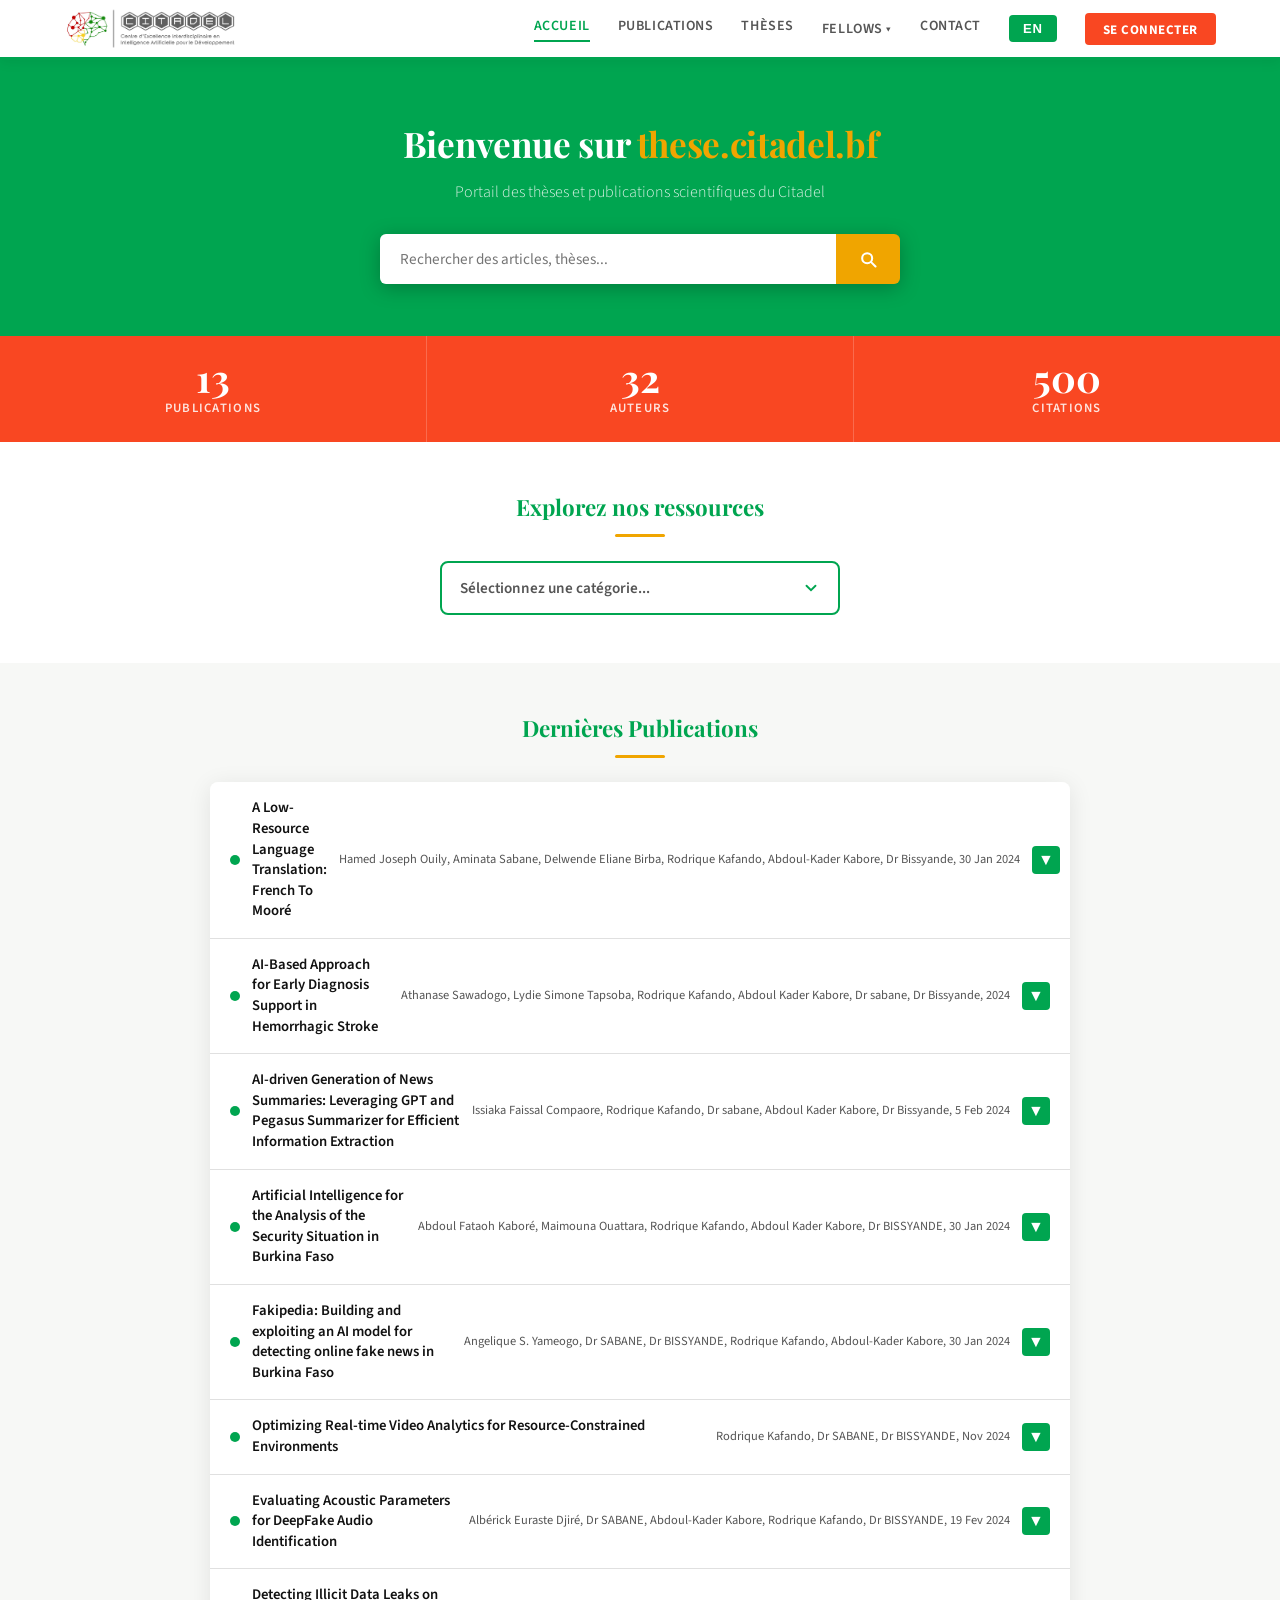
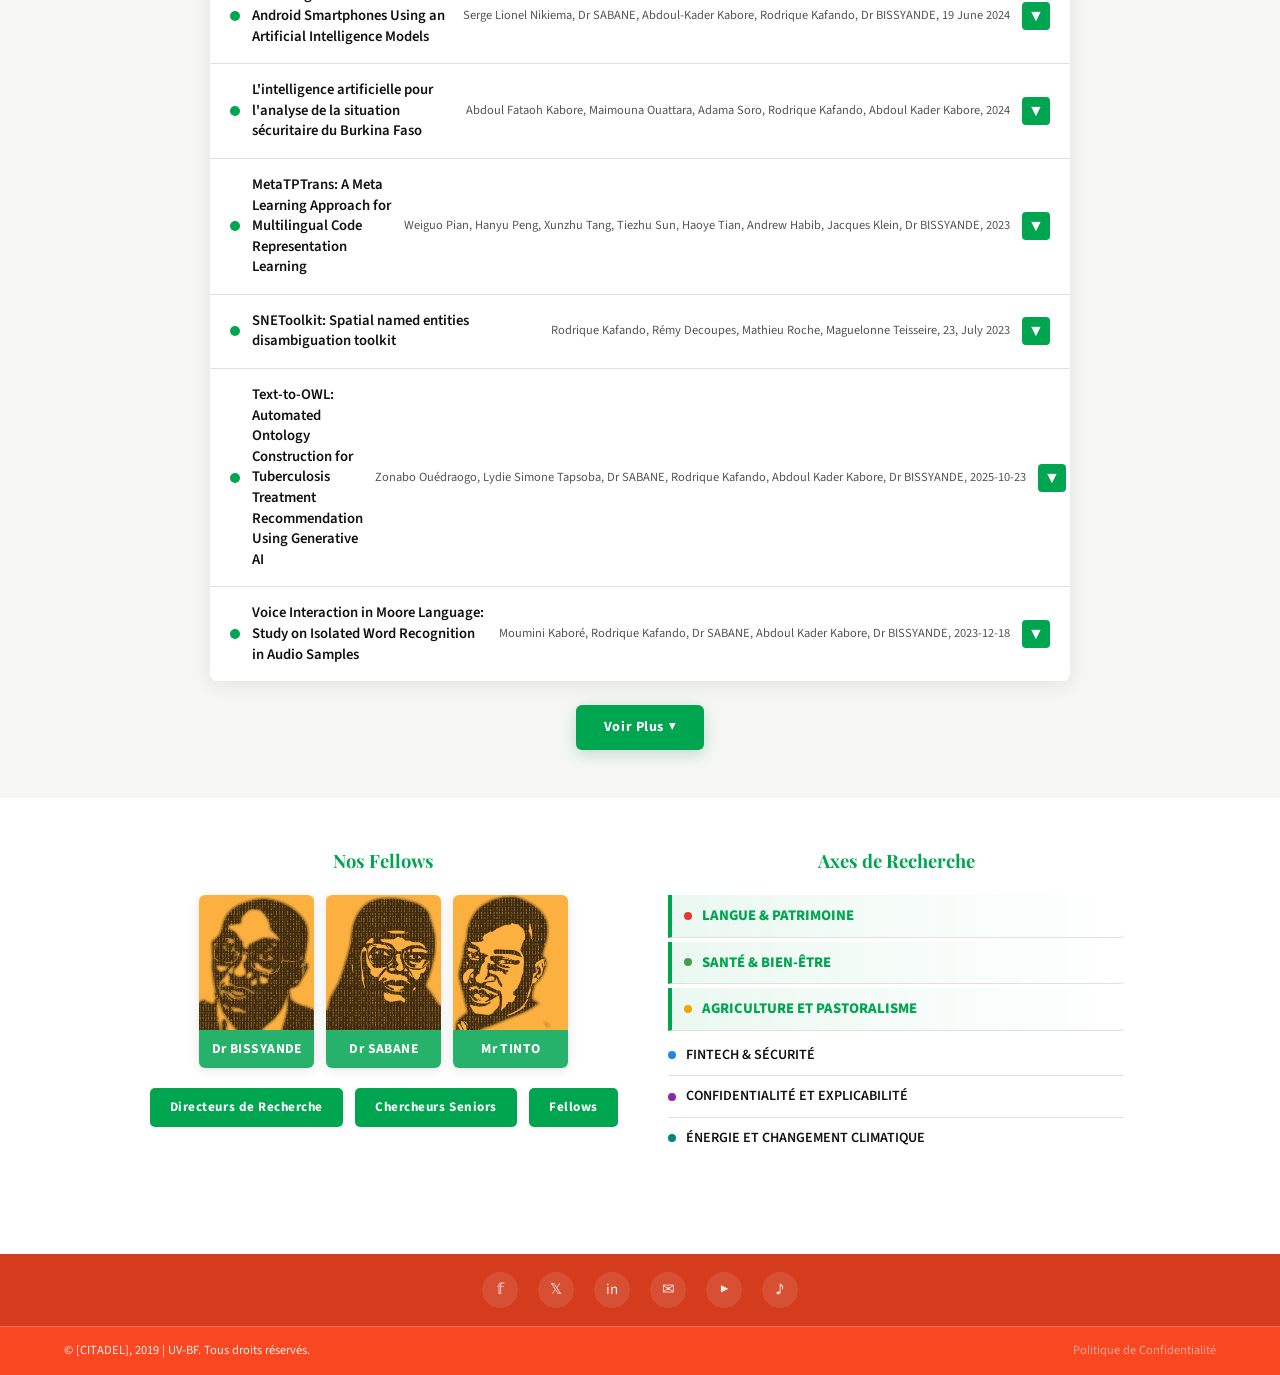
==== index.html @ a3fdad13 "fix icone profil navbar" ====
<!DOCTYPE html>
<html lang="fr">
<head>
  <meta charset="UTF-8" />
  <meta name="viewport" content="width=device-width, initial-scale=1.0" />
  <title>these.citadel.bf – Portail des thèses et publications scientifiques</title>
  <link rel="preconnect" href="https://fonts.googleapis.com" />
  <link rel="preconnect" href="https://fonts.gstatic.com" crossorigin />
  <link href="https://fonts.googleapis.com/css2?family=Playfair+Display:wght@600;700&family=Source+Sans+3:wght@300;400;600;700&display=swap" rel="stylesheet" />
  <link rel="stylesheet" href="https://cdnjs.cloudflare.com/ajax/libs/font-awesome/6.5.0/css/all.min.css" />
  <link rel="stylesheet" href="assets/css/style.css" />
  <script src="https://identity.netlify.com/v1/netlify-identity-widget.js"></script>
</head>
<body>

<header class="navbar">
  <div class="navbar-logo">
  <a href="index.html">
    <img src="assets/images/logo-citadel.png" alt="CITADEL" class="logo-img" />
  </a>
</div>
<button class="menu-toggle" aria-label="Menu" onclick="toggleMenu()">
    <span></span><span></span><span></span>
  </button>

  <nav id="mainNav">
    <a href="index.html" class="active">Accueil</a>
    <a href="pages/publications.html">Publications</a>
    <a href="pages/publications.html?type=Thèse">Thèses</a>
    <div class="nav-dropdown">
    <a href="#">Fellows ▾</a>
      <div class="nav-dropdown-menu">
        <a href="pages/fellows.html?role=senior"><i class="fa-solid fa-user-tie"></i> Chercheurs Seniors</a>
        <a href="pages/fellows.html?role=directeur"><i class="fa-solid fa-crown"></i> Directeurs de Recherche</a>
        <a href="pages/fellows.html?role=fellow"><i class="fa-solid fa-graduation-cap"></i> Fellows</a>
      </div>
    </div>
    <a href="pages/contact.html">Contact</a>
<div id="google_translate_element" style="display:none"></div>
<button id="langBtn" class="notranslate" onclick="toggleLang()" style="background:var(--green);color:white;border:none;padding:6px 14px;border-radius:4px;font-weight:700;font-size:.82rem;cursor:pointer;letter-spacing:.06em;">EN</button>
<a href="pages/soumettre.html" class="btn-connect" id="btnConnexion">
  SE CONNECTER
</a>
  </nav>
</header>


<section class="hero">
  <div class="hero-content">
<h1>Bienvenue sur <span>these.citadel.bf</span></h1>      
<p>Portail des thèses et publications scientifiques du Citadel</p>
    <div class="search-bar">
<input type="text" placeholder="Rechercher des articles, thèses..." />
      <button>
        <svg viewBox="0 0 24 24"><path d="M21 21l-4.35-4.35M17 11A6 6 0 1 1 5 11a6 6 0 0 1 12 0z" stroke="white" stroke-width="2.5" stroke-linecap="round" fill="none"/></svg>
      </button>
    </div>
  </div>
</section>

<!-- ══ STATS ══ -->
<div class="stats">
  <div class="stat-item">
    <span class="stat-num" data-target="120">0</span>
<span class="stat-label">Publications</span>
  </div>
  <div class="stat-item">
    <span class="stat-num" data-target="20">0</span>
<span class="stat-label">Auteurs</span>
  </div>
  <div class="stat-item">
    <span class="stat-num" data-target="500">0</span>
<span class="stat-label">Citations</span>
  </div>
</div>

<!-- ══ EXPLORE ══ -->
<section class="explore">
<h2 class="section-title">Explorez nos ressources</h2>
  <div class="custom-select-wrapper">
    <div class="custom-select" id="categorySelect">
      <div class="select-selected" onclick="toggleDropdown()">
<span id="selectLabel">Sélectionnez une catégorie...</span>
        <svg class="select-arrow" id="selectArrow" viewBox="0 0 24 24" fill="none" stroke="currentColor" stroke-width="2.5" stroke-linecap="round"><polyline points="6 9 12 15 18 9"/></svg>
      </div>
      <ul class="select-options" id="selectOptions">
        <li onclick="selectCategory(event, 'Articles')"> Articles</li>
        <li onclick="selectCategory(event, 'Thèses')"> Thèses</li>
        <li onclick="selectCategory(event, 'Mémoires')"> Mémoires</li>
        <li onclick="selectCategory(event, 'Rapports')"> Rapports</li>
        <li onclick="selectCategory(event, 'Posters')"> Posters</li>
      </ul>
    </div>
  </div>
</section>

<!-- ══ PUBLICATIONS ══ -->
<section class="publications">
<h2 class="section-title">Dernières Publications</h2>
  <div class="pub-list" id="pub-list">

    <!-- Les publications sont chargées dynamiquement depuis data/publications.json -->
    <!-- Fallback statique si le JSON n'est pas disponible -->

    <div class="pub-item">
      <div class="pub-header" onclick="togglePub(this)">
        <div class="pub-dot"></div>
        <span class="pub-title">Evaluating Acoustic Parameters for DeepFake Detection in Audio Signals</span>
        <span class="pub-meta">Abeeze Burpte Dire, 30 Jan 2024</span>
        <button class="pub-toggle">▼</button>
      </div>
      <div class="pub-body">
        <span class="pub-abstract-label">Abstract</span>
        <p class="pub-abstract-text">This study evaluates acoustic parameters for detecting deepfake audio signals, analyzing spectral and temporal features to distinguish authentic from synthetic speech. Results show high accuracy using MFCC and pitch variation metrics.</p>
        <a class="btn-pdf" href="#">📄 PDF</a>
      </div>
    </div>

    <div class="pub-item">
      <div class="pub-header" onclick="togglePub(this)">
        <div class="pub-dot"></div>
        <span class="pub-title">Text-to-OWL: Automated Ontology Construction from Natural Language Text</span>
        <span class="pub-meta">Zénabo Ouédraogo, 2023</span>
        <button class="pub-toggle">▼</button>
      </div>
      <div class="pub-body">
        <span class="pub-abstract-label">Abstract</span>
        <p class="pub-abstract-text">Presents an automated pipeline converting unstructured text into OWL ontologies using NLP and transformer-based models. Evaluated on domain-specific corpora with promising precision and recall scores.</p>
        <a class="btn-pdf" href="#">📄 PDF</a>
      </div>
    </div>

    <div class="pub-item">
      <div class="pub-header" onclick="togglePub(this)">
        <div class="pub-dot"></div>
        <span class="pub-title">Voice Interaction in Moore Language: A Speech Recognition Approach</span>
        <span class="pub-meta">Rodrigue KABANGO, December, 2023</span>
        <button class="pub-toggle">▼</button>
      </div>
      <div class="pub-body">
        <span class="pub-abstract-label">Abstract</span>
        <p class="pub-abstract-text">Proposes a speech recognition system adapted to the Moore language (spoken in Burkina Faso), addressing data scarcity with transfer learning and data augmentation techniques. Achieves competitive word error rates.</p>
        <a class="btn-pdf" href="#">📄 PDF</a>
      </div>
    </div>

    <div class="pub-item">
      <div class="pub-header" onclick="togglePub(this)">
        <div class="pub-dot"></div>
        <span class="pub-title">Detecting Illicit Data Leaks on Android Applications</span>
        <span class="pub-meta">Serge Lionel Nikiema, December, 2024</span>
        <button class="pub-toggle">▼</button>
      </div>
      <div class="pub-body">
        <span class="pub-abstract-label">Abstract</span>
        <p class="pub-abstract-text">Introduces a static and dynamic analysis framework for detecting unauthorized data exfiltration in Android apps, identifying sensitive API misuse and network leaks across a large app corpus.</p>
        <a class="btn-pdf" href="#">📄 PDF</a>
      </div>
    </div>

    <div class="pub-item" id="featured-pub">
      <div class="pub-header" onclick="togglePub(this)">
        <div class="pub-dot" style="background:var(--red)"></div>
        <span class="pub-title">AI-Based Approach for Early Diagnosis of Hemorrhagic Stroke</span>
        <span class="pub-meta">Serge Lionel Nikiema, December, 2022</span>
        <button class="pub-toggle" style="background:var(--red)">▼</button>
      </div>
      <div class="pub-body open">
        <span class="pub-abstract-label" style="background:var(--red)">Abstract</span>
        <p class="pub-abstract-text">A hemorrhagic stroke is a life-threatening medical condition that happens when a blood vessel in your brain ruptures and bleeds — it constitutes a burden on health services and the victim's family. The current definitive diagnosis of stroke is based on brain scanning and AI-assisted methods are explored to accelerate detection.</p>
        <a class="btn-pdf" href="#">📄 PDF</a>
      </div>
    </div>

  </div>
  <div class="btn-voir-plus">
    <a href="pages/publications.html">Voir Plus ▼</a>
  </div>
</section>

<!-- ══ CHERCHEURS + AXES ══ -->
<div style="background:var(--white); padding: 0 5% 48px;">
  <div class="bottom-section" style="padding-top:48px;">

    <div>
<p class="sub-title">Nos Fellows</p>
      <div class="chercheurs-grid">
        <div class="chercheur-card">
          <div class="chercheur-avatar">
            <img src="assets/images/chercheurs/bissyande.png" alt="Dr BISSYANDE" />
          </div>
          <span class="chercheur-name">Dr BISSYANDE</span>
        </div>
        <div class="chercheur-card">
          <div class="chercheur-avatar">
            <img src="assets/images/chercheurs/sabane.png" alt="Dr SABANE" />
          </div>
          <span class="chercheur-name">Dr SABANE</span>
        </div>
        <div class="chercheur-card">
          <div class="chercheur-avatar">
            <img src="assets/images/chercheurs/tinto.png" alt="Mr TINTO" />
          </div>
          <span class="chercheur-name">Mr TINTO</span>
        </div>
      </div>
      <div style="display:flex;gap:8px;justify-content:center;flex-wrap:wrap;">
      <a class="btn-all-chercheurs" href="pages/fellows.html?role=directeur">Directeurs de Recherche</a>
      <a class="btn-all-chercheurs" href="pages/fellows.html?role=senior">Chercheurs Seniors</a>
      <a class="btn-all-chercheurs" href="pages/fellows.html?role=fellow">Fellows</a>
    </div>
    </div>

    <div>
<p class="sub-title">Axes de Recherche</p>
      <div class="axes-list">
        <div class="axe-item priority"><span class="axe-dot" style="background:#e53935"></span>LANGUE &amp; PATRIMOINE</div>
        <div class="axe-item priority"><span class="axe-dot" style="background:#43a047"></span>SANTÉ &amp; BIEN-ÊTRE</div>
        <div class="axe-item priority"><span class="axe-dot" style="background:#f0a500"></span>AGRICULTURE ET PASTORALISME</div>
        <div class="axe-item"><span class="axe-dot" style="background:#1e88e5"></span>FINTECH &amp; SÉCURITÉ</div>
        <div class="axe-item"><span class="axe-dot" style="background:#8e24aa"></span>CONFIDENTIALITÉ ET EXPLICABILITÉ</div>
        <div class="axe-item"><span class="axe-dot" style="background:#00897b"></span>ÉNERGIE ET CHANGEMENT CLIMATIQUE</div>
      </div>
    </div>

  </div>
</div>

<!-- ══ FOOTER ══ -->
<footer>
  <div class="footer-social">
    <div class="social-link" title="Facebook">𝕗</div>
    <div class="social-link" title="X / Twitter">𝕏</div>
    <div class="social-link" title="LinkedIn">in</div>
    <div class="social-link" title="Email">✉</div>
    <div class="social-link" title="YouTube">▶</div>
    <div class="social-link" title="TikTok">♪</div>
  </div>
  <div class="footer-bottom">
<span>© [CITADEL], 2019 | UV-BF. Tous droits réservés.</span>
<a href="#">Politique de Confidentialité</a>
  </div>
</footer>
<script src="assets/js/main.js"></script>
<script>
function googleTranslateElementInit() {
  new google.translate.TranslateElement({
    pageLanguage: 'fr',
    includedLanguages: 'fr,en',
    autoDisplay: false
  }, 'google_translate_element');
}

function toggleLang() {
  var btn = document.getElementById('langBtn');
  var select = document.querySelector('.goog-te-combo');

  if (!select) return;

  if (btn.textContent === 'EN') {
    select.value = 'en';
    select.dispatchEvent(new Event('change'));
    btn.textContent = 'FR';
  } else {
    select.value = 'fr';
    select.dispatchEvent(new Event('change'));
    btn.textContent = 'EN';
  }
}
</script>
<script src="https://translate.google.com/translate_a/element.js?cb=googleTranslateElementInit"></script>
</script>
<script src="https://translate.google.com/translate_a/element.js?cb=googleTranslateElementInit"></script>
<script>
  // Rediriger vers soumettre.html après confirmation du compte Netlify
  if (window.location.hash && window.location.hash.includes('confirmation_token')) {
    window.location.href = '/pages/soumettre.html' + window.location.hash;
  }
</script>
<script>
  netlifyIdentity.on("init", user => {
    const btn = document.getElementById("btnConnexion");
    if (user) {
      btn.innerHTML = `<i class="fa-solid fa-circle-user" style="font-size:1.6rem;"></i>`;
      btn.style.background = "var(--green)";
      btn.style.padding = "5px 12px";
    }
  });
</script>
</body>
</html>
---- assets/css/style.css ----
/* ── Variables ── */
:root {
  --green:  #00A550;
  --green-light: #00c260;
  --red:    #F94722;
  --red-light: #ff6040;
  --gold:   #f0a500;
  --dark:   #111;
  --gray:   #555;
  --light:  #f7f8f6;
  --white:  #ffffff;
  --border: #e0e0e0;
  --shadow: 0 4px 24px rgba(0,0,0,.09);
  --radius: 8px;
}

/* ── Reset ── */
*, *::before, *::after { box-sizing: border-box; margin: 0; padding: 0; }
html { scroll-behavior: smooth; }
body {
  font-family: 'Source Sans 3', sans-serif;
  color: var(--dark);
  background: var(--light);
  font-size: 15px;
  line-height: 1.6;
}
a { text-decoration: none; color: inherit; }
ul { list-style: none; }
img { max-width: 100%; display: block; }

/* ── Navbar ── */
.navbar {
  background: var(--white);
  border-bottom: 3px solid var(--green);
  padding: 0 5%;
  display: flex;
  align-items: center;
  justify-content: space-between;
  height: 60px;
  position: sticky;
  top: 0;
  z-index: 100;
  box-shadow: 0 2px 12px rgba(0,0,0,.07);
}
.navbar-logo {
  display: flex;
  align-items: center;
  gap: 10px;
}
.logo-img {
  height: 42px;
  width: auto;
  object-fit: contain;
}
.navbar-logo .logo-text {
  font-family: 'Playfair Display', serif;
  font-size: 1.1rem;
  color: var(--green);
  font-weight: 700;
}
.navbar nav {
  display: flex;
  align-items: center;
  gap: 28px;
}
.navbar nav a {
  font-weight: 600;
  font-size: .88rem;
  letter-spacing: .04em;
  text-transform: uppercase;
  color: var(--gray);
  transition: color .2s;
  position: relative;
  padding-bottom: 4px;
}
.navbar nav a::after {
  content: '';
  position: absolute;
  bottom: 0; left: 0;
  width: 0; height: 2px;
  background: var(--green);
  transition: width .25s;
}
.navbar nav a:hover, .navbar nav a.active { color: var(--green); }
.navbar nav a:hover::after, .navbar nav a.active::after { width: 100%; }
.btn-connect {
  background: var(--red);
  color: var(--white) !important;
  padding: 7px 18px;
  border-radius: 4px;
  font-weight: 700 !important;
  font-size: .82rem !important;
  letter-spacing: .06em;
  transition: background .2s !important;
}
.btn-connect:hover { background: var(--red-light) !important; }
.btn-connect::after { display: none !important; }

/* ── Hero ── */
.hero {
  background: #00A550;
  color: var(--white);
  text-align: center;
  padding: 56px 20px 52px;
  position: relative;
  overflow: hidden;
}
.hero-content { position: relative; z-index: 1; }
.hero h1 {
  font-family: 'Playfair Display', serif;
  font-size: 2.2rem;
  font-weight: 700;
  margin-bottom: 8px;
  letter-spacing: -.01em;
}
.hero h1 span { color: var(--gold); }
.hero p {
  font-size: 1rem;
  opacity: .85;
  margin-bottom: 28px;
  font-weight: 300;
}
.search-bar {
  display: flex;
  max-width: 520px;
  margin: 0 auto;
  border-radius: 6px;
  overflow: hidden;
  box-shadow: 0 4px 20px rgba(0,0,0,.25);
}
.search-bar input {
  flex: 1;
  padding: 14px 20px;
  border: none;
  outline: none;
  font-family: 'Source Sans 3', sans-serif;
  font-size: .95rem;
  color: var(--dark);
}
.search-bar button {
  background: var(--gold);
  border: none;
  padding: 0 22px;
  cursor: pointer;
  display: flex;
  align-items: center;
  justify-content: center;
  transition: background .2s;
}
.search-bar button:hover { background: #e09400; }
.search-bar button svg { width: 20px; height: 20px; fill: white; }

/* ── Stats Banner ── */
.stats {
  display: flex;
  background: var(--red);
  color: var(--white);
}
.stat-item {
  flex: 1;
  text-align: center;
  padding: 22px 16px;
  border-right: 1px solid rgba(255,255,255,.2);
  transition: background .2s;
}
.stat-item:last-child { border-right: none; }
.stat-item:hover { background: rgba(0,0,0,.1); }
.stat-num {
  font-family: 'Playfair Display', serif;
  font-size: 2.4rem;
  font-weight: 700;
  line-height: 1;
  display: block;
}
.stat-label {
  font-size: .8rem;
  font-weight: 600;
  letter-spacing: .1em;
  text-transform: uppercase;
  opacity: .85;
  margin-top: 4px;
}

/* ── Section titles ── */
.section-title {
  font-family: 'Playfair Display', serif;
  font-size: 1.4rem;
  color: var(--green);
  text-align: center;
  margin-bottom: 24px;
  position: relative;
}
.section-title::after {
  content: '';
  display: block;
  width: 50px;
  height: 3px;
  background: var(--gold);
  margin: 8px auto 0;
  border-radius: 2px;
}

/* ── Explore Resources ── */
.explore {
  padding: 48px 5%;
  background: var(--white);
}

/* ── Custom Dropdown ── */
.custom-select-wrapper {
  max-width: 400px;
  margin: 0 auto;
  position: relative;
}
.custom-select {
  position: relative;
  user-select: none;
}
.select-selected {
  display: flex;
  align-items: center;
  justify-content: space-between;
  padding: 13px 18px;
  border: 2px solid var(--green);
  border-radius: var(--radius);
  background: var(--white);
  cursor: pointer;
  font-size: .95rem;
  font-weight: 600;
  color: var(--gray);
  transition: border-color .2s, box-shadow .2s;
}
.select-selected:hover {
  box-shadow: 0 0 0 3px rgba(26,122,74,.12);
}
.select-selected.open {
  border-color: var(--green);
  border-bottom-left-radius: 0;
  border-bottom-right-radius: 0;
  box-shadow: 0 0 0 3px rgba(26,122,74,.12);
}
.select-arrow {
  width: 18px; height: 18px;
  color: var(--green);
  transition: transform .25s;
  flex-shrink: 0;
}
.select-arrow.rotated { transform: rotate(180deg); }
.select-options {
  display: none;
  position: absolute;
  top: 100%;
  left: 0; right: 0;
  background: var(--white);
  border: 2px solid var(--green);
  border-top: none;
  border-bottom-left-radius: var(--radius);
  border-bottom-right-radius: var(--radius);
  z-index: 50;
  box-shadow: 0 8px 24px rgba(0,0,0,.12);
  overflow: hidden;
  animation: slideDown .2s ease;
}
.select-options.open { display: block; }
@keyframes slideDown {
  from { opacity: 0; transform: translateY(-6px); }
  to   { opacity: 1; transform: none; }
}
.select-options li {
  display: flex;
  align-items: center;
  gap: 12px;
  padding: 13px 18px;
  cursor: pointer;
  font-size: .93rem;
  font-weight: 600;
  color: var(--dark);
  border-bottom: 1px solid var(--border);
  transition: background .15s, color .15s;
}
.select-options li:last-child { border-bottom: none; }
.select-options li:hover {
  background: #f0faf5;
  color: var(--green);
}
.select-options li.selected {
  background: #e8f5ee;
  color: var(--green);
}
.opt-icon {
  font-size: 1rem;
  color: #1a237e;
  width: 22px;
  text-align: center;
}

/* ── Publications ── */
.publications {
  padding: 48px 5%;
  background: var(--light);
}
.pub-list {
  max-width: 860px;
  margin: 0 auto;
  display: flex;
  flex-direction: column;
  gap: 0;
  border-radius: var(--radius);
  overflow: hidden;
  box-shadow: var(--shadow);
}
.pub-item {
  background: var(--white);
  border-bottom: 1px solid var(--border);
  padding: 0;
  transition: background .2s;
}
.pub-item:last-child { border-bottom: none; }
.pub-header {
  display: flex;
  align-items: center;
  justify-content: space-between;
  padding: 16px 20px;
  cursor: pointer;
  gap: 12px;
}
.pub-header:hover { background: #f5fdf9; }
.pub-dot {
  width: 10px; height: 10px;
  border-radius: 50%;
  background: var(--green);
  flex-shrink: 0;
}
.pub-title {
  flex: 1;
  font-weight: 600;
  font-size: .92rem;
  color: var(--dark);
  line-height: 1.4;
}
.pub-meta {
  font-size: .78rem;
  color: var(--gray);
  white-space: nowrap;
}
.pub-toggle {
  background: var(--green);
  color: white;
  border: none;
  border-radius: 4px;
  width: 28px; height: 28px;
  cursor: pointer;
  display: flex;
  align-items: center;
  justify-content: center;
  font-size: 16px;
  flex-shrink: 0;
  transition: background .2s;
}
.pub-toggle:hover { background: var(--green-light); }
.pub-body {
  display: none;
  padding: 0 20px 18px 44px;
  border-top: 1px solid var(--border);
}
.pub-body.open { display: block; animation: fadeDown .2s ease; }
@keyframes fadeDown {
  from { opacity: 0; transform: translateY(-6px); }
  to   { opacity: 1; transform: none; }
}
.pub-abstract-label {
  display: inline-block;
  background: var(--green);
  color: white;
  font-size: .72rem;
  font-weight: 700;
  letter-spacing: .08em;
  padding: 2px 10px;
  border-radius: 3px;
  margin: 12px 0 8px;
  text-transform: uppercase;
}
.pub-abstract-text {
  font-size: .87rem;
  color: var(--gray);
  line-height: 1.7;
  margin-bottom: 12px;
}
.btn-pdf {
  display: inline-flex;
  align-items: center;
  gap: 6px;
  background: #fce4ec;
  color: var(--red);
  font-weight: 700;
  font-size: .8rem;
  padding: 5px 14px;
  border-radius: 4px;
  border: 1px solid #f8bbd0;
  transition: background .2s;
  cursor: pointer;
}
.btn-pdf:hover { background: #f8bbd0; }
.btn-voir-plus {
  display: flex;
  justify-content: center;
  margin-top: 24px;
}
.btn-voir-plus a {
  background: var(--green);
  color: white;
  font-weight: 700;
  font-size: .88rem;
  padding: 11px 28px;
  border-radius: 6px;
  display: inline-flex;
  align-items: center;
  gap: 8px;
  letter-spacing: .04em;
  transition: background .2s, transform .2s;
  box-shadow: 0 4px 16px rgba(26,122,74,.25);
}
.btn-voir-plus a:hover { background: var(--green-light); transform: translateY(-2px); }

/* ── Chercheurs & Axes ── */
.bottom-section {
  background: var(--white);
  padding: 48px 5%;
  display: grid;
  grid-template-columns: 1fr 1fr;
  gap: 40px;
  max-width: 1100px;
  margin: 0 auto;
}
.sub-title {
  font-family: 'Playfair Display', serif;
  font-size: 1.15rem;
  color: var(--green);
  text-align: center;
  margin-bottom: 20px;
  font-weight: 700;
}
.chercheurs-grid {
  display: flex;
  gap: 12px;
  justify-content: center;
  flex-wrap: nowrap;
  margin-bottom: 20px;
}
.chercheur-card {
  position: relative;
  cursor: pointer;
  width: 115px;
  flex-shrink: 0;
  overflow: hidden;
  border-radius: 6px;
  box-shadow: 0 2px 12px rgba(0,0,0,.1);
  transition: transform .2s, box-shadow .2s;
}
.chercheur-card:hover { transform: translateY(-4px); box-shadow: 0 6px 20px rgba(0,0,0,.15); }
.chercheur-avatar {
  width: 100%;
  height: 135px;
  object-fit: cover;
  display: block;
  border-radius: 0;
  border: none;
  background: #f5f5f5;
  overflow: hidden;
}
.chercheur-avatar img {
  width: 100%;
  height: 100%;
  object-fit: cover;
  display: block;
}
.chercheur-name {
  display: block;
  background: rgba(0,165,80,.85);
  color: var(--white);
  font-size: .85rem;
  font-weight: 700;
  padding: 8px 10px;
  text-align: center;
  letter-spacing: .03em;
}
.btn-all-chercheurs {
  display: block;
  margin: 0 auto;
  width: fit-content;
  background: var(--green);
  color: white;
  font-weight: 700;
  font-size: .82rem;
  padding: 9px 20px;
  border-radius: 5px;
  letter-spacing: .04em;
  transition: background .2s;
}
.btn-all-chercheurs:hover { background: var(--green-light); }
.axes-list { padding: 0 8px; }
.axe-item {
  display: flex;
  align-items: center;
  gap: 10px;
  padding: 9px 0;
  border-bottom: 1px solid var(--border);
  font-size: .88rem;
  font-weight: 600;
  color: var(--dark);
  cursor: pointer;
  transition: color .2s;
}
.axe-item:last-child { border-bottom: none; }
.axe-item:hover { color: var(--green); }
.axe-item.priority {
  background: linear-gradient(90deg, rgba(0,165,80,.08), transparent);
  border-left: 4px solid var(--green);
  padding-left: 12px;
  font-weight: 800;
  color: var(--green);
  font-size: .92rem;
  margin: 4px 0;
  border-radius: 0 4px 4px 0;
}
.axe-item.priority:hover {
  background: linear-gradient(90deg, rgba(0,165,80,.18), transparent);
  transform: translateX(3px);
}
.axe-dot {
  width: 8px; height: 8px;
  border-radius: 50%;
  flex-shrink: 0;
}

/* ── Footer ── */
footer {
  background: var(--red);
  color: rgba(255,255,255,.9);
}
.footer-social {
  background: rgba(0,0,0,.15);
  display: flex;
  justify-content: center;
  gap: 20px;
  padding: 18px;
}
.social-link {
  width: 36px; height: 36px;
  border-radius: 50%;
  background: rgba(255,255,255,.1);
  display: flex;
  align-items: center;
  justify-content: center;
  font-size: 15px;
  transition: background .2s;
  cursor: pointer;
}
.social-link:hover { background: var(--green); }
.footer-bottom {
  display: flex;
  justify-content: space-between;
  align-items: center;
  padding: 14px 5%;
  font-size: .78rem;
  border-top: 1px solid rgba(255,255,255,.2);
  flex-wrap: wrap;
  gap: 8px;
}
.footer-bottom a { color: rgba(255,255,255,.5); transition: color .2s; }
.footer-bottom a:hover { color: var(--gold); }

/* ── Dropdown Navbar ── */
.nav-dropdown {
  position: relative;
}
.nav-dropdown > a {
  cursor: pointer;
}
.nav-dropdown-menu {
  display: none;
  position: absolute;
  top: 100%;
  left: 0;
  background: var(--white);
  border: 2px solid var(--green);
  border-radius: 0 0 8px 8px;
  box-shadow: 0 8px 24px rgba(0,0,0,.12);
  min-width: 220px;
  z-index: 200;
  overflow: hidden;
}
.nav-dropdown:hover .nav-dropdown-menu {
  display: block;
  animation: slideDown .2s ease;
}
.nav-dropdown-menu a {
  display: flex;
  align-items: center;
  gap: 10px;
  padding: 12px 18px !important;
  font-size: .85rem !important;
  color: var(--dark) !important;
  border-bottom: 1px solid var(--border);
  text-transform: none !important;
  letter-spacing: 0 !important;
}
.nav-dropdown-menu a:last-child {
  border-bottom: none;
}
.nav-dropdown-menu a:hover {
  background: #f0faf5;
  color: var(--green) !important;
}
.nav-dropdown-menu a::after {
  display: none !important;
}
.nav-dropdown-menu i {
  color: var(--green);
  width: 18px;
  text-align: center;
}

/* ── Google Translate ── */
#google_translate_element { display: none !important; }
.goog-te-banner-frame { display: none !important; }
body { top: 0 !important; }
font[style] { background: none !important; box-shadow: none !important; }
.skiptranslate { display: none !important; }


/* ── Bouton hamburger ── */
.menu-toggle {
  display: none;
  background: none;
  border: none;
  cursor: pointer;
  width: 40px;
  height: 40px;
  flex-direction: column;
  justify-content: center;
  align-items: center;
  gap: 5px;
  padding: 0;
  z-index: 101;
}
.menu-toggle span {
  display: block;
  width: 26px;
  height: 3px;
  background: var(--green);
  border-radius: 2px;
  transition: transform .3s, opacity .3s;
}
.menu-toggle.active span:nth-child(1) { transform: translateY(8px) rotate(45deg); }
.menu-toggle.active span:nth-child(2) { opacity: 0; }
.menu-toggle.active span:nth-child(3) { transform: translateY(-8px) rotate(-45deg); }

/* ── Filet de sécurité anti-débordement ── */
html, body { overflow-x: hidden; max-width: 100%; }

/* ── Tablette ── */
@media (max-width: 900px) {
  .bottom-section { grid-template-columns: 1fr; }
}

/* ── Mobile : navbar compacte avec menu hamburger ── */
@media (max-width: 768px) {
  /* Navbar : logo à gauche, burger à droite, sur UNE seule ligne */
  .navbar {
    flex-direction: row;
    justify-content: space-between;
    align-items: center;
    height: 58px;
    padding: 0 16px;
  }
  .menu-toggle { display: flex; }
  .logo-img { height: 36px; }

  .navbar nav {
    display: none;
    position: fixed;
    top: 58px;
    left: 0;
    right: 0;
    background: var(--white);
    border-bottom: 3px solid var(--green);
    flex-direction: column;
    align-items: stretch;
    padding: 16px 20px 24px;
    gap: 4px;
    box-shadow: 0 8px 20px rgba(0,0,0,.12);
    z-index: 99;
    max-height: calc(100vh - 58px);
    overflow-y: auto;
  }
  .navbar nav.open { display: flex; }

  .navbar nav a {
    font-size: .95rem;
    padding: 12px 8px;
    border-bottom: 1px solid var(--border);
    text-align: left;
  }
  .navbar nav a::after { display: none; }
  .navbar nav a:last-child { border-bottom: none; }

  /* Boutons EN et SE CONNECTER : pleine largeur dans le menu */
  #langBtn,
  .btn-connect {
    width: 100% !important;
    text-align: center !important;
    padding: 12px !important;
    font-size: .85rem !important;
    margin-top: 8px;
    border-bottom: none !important;
  }

  /* Dropdown Fellows dans menu mobile */
  .nav-dropdown-menu {
    display: block;
    position: static;
    border: none;
    box-shadow: none;
    background: #f7f8f6;
    margin-top: 4px;
    border-radius: 4px;
  }
  .nav-dropdown-menu a {
    padding: 10px 14px !important;
    font-size: .85rem !important;
  }

  /* ─── Hero ─── */
  .hero { padding: 36px 16px 32px; }
  .hero h1 { font-size: 1.5rem; }
  .hero p { font-size: .9rem; }
  .search-bar { flex-direction: row; max-width: 100%; }
  .search-bar input { padding: 12px 14px; font-size: .9rem; }
  .search-bar button { padding: 0 16px; }
  .search-bar button svg { width: 18px; height: 18px; }

  /* ─── Stats : 3 colonnes côte à côte (PAS empilées) ─── */
  .stats { flex-direction: row; }
  .stat-item { padding: 16px 6px; border-right: 1px solid rgba(255,255,255,.2); border-bottom: none; }
  .stat-num { font-size: 1.6rem; }
  .stat-label { font-size: .65rem; letter-spacing: .05em; }

  /* ─── Publications : cards lisibles ─── */
  .publications { padding: 32px 4%; }
  .pub-list { max-width: 100%; }
  .pub-header {
    display: grid;
    grid-template-columns: auto 1fr auto;
    grid-template-areas:
      "dot title toggle"
      ".   meta  meta";
    gap: 6px 10px;
    padding: 14px;
    align-items: center;
  }
  .pub-dot { grid-area: dot; }
  .pub-title { grid-area: title; font-size: .92rem; line-height: 1.35; }
  .pub-toggle { grid-area: toggle; }
  .pub-meta {
    grid-area: meta;
    font-size: .78rem;
    white-space: normal !important;
    word-break: break-word;
    line-height: 1.4;
    color: var(--gray);
  }
  .pub-body { padding: 0 14px 14px 14px; }

  /* ─── Chercheurs ─── */
  .chercheurs-grid { gap: 8px; }
  .chercheur-card { width: calc(33% - 8px); max-width: 110px; }
  .chercheur-avatar { height: 120px; }
  .chercheur-name {
    font-size: .7rem;
    padding: 6px 4px;
    line-height: 1.2;
    word-break: break-word;
  }

  /* Boutons sous les chercheurs : empiler proprement */
  .btn-all-chercheurs {
    font-size: .76rem;
    padding: 8px 14px;
  }

  /* ─── Axes ─── */
  .axe-item { font-size: .85rem; padding: 10px 0; }
  .axe-item.priority { font-size: .88rem; }

  /* ─── Footer ─── */
  .footer-bottom { flex-direction: column; text-align: center; padding: 14px 16px; }
  .footer-social { gap: 12px; padding: 14px; }

  /* Section titles plus petits */
  .section-title { font-size: 1.3rem; }
  .sub-title { font-size: 1.05rem; }
}

/* ── Très petit mobile (iPhone SE, etc.) ── */
@media (max-width: 380px) {
  .stat-num { font-size: 1.4rem; }
  .stat-label { font-size: .6rem; }
  .hero h1 { font-size: 1.3rem; }
  .chercheur-card { width: calc(33% - 6px); }
  .chercheur-avatar { height: 100px; }
}
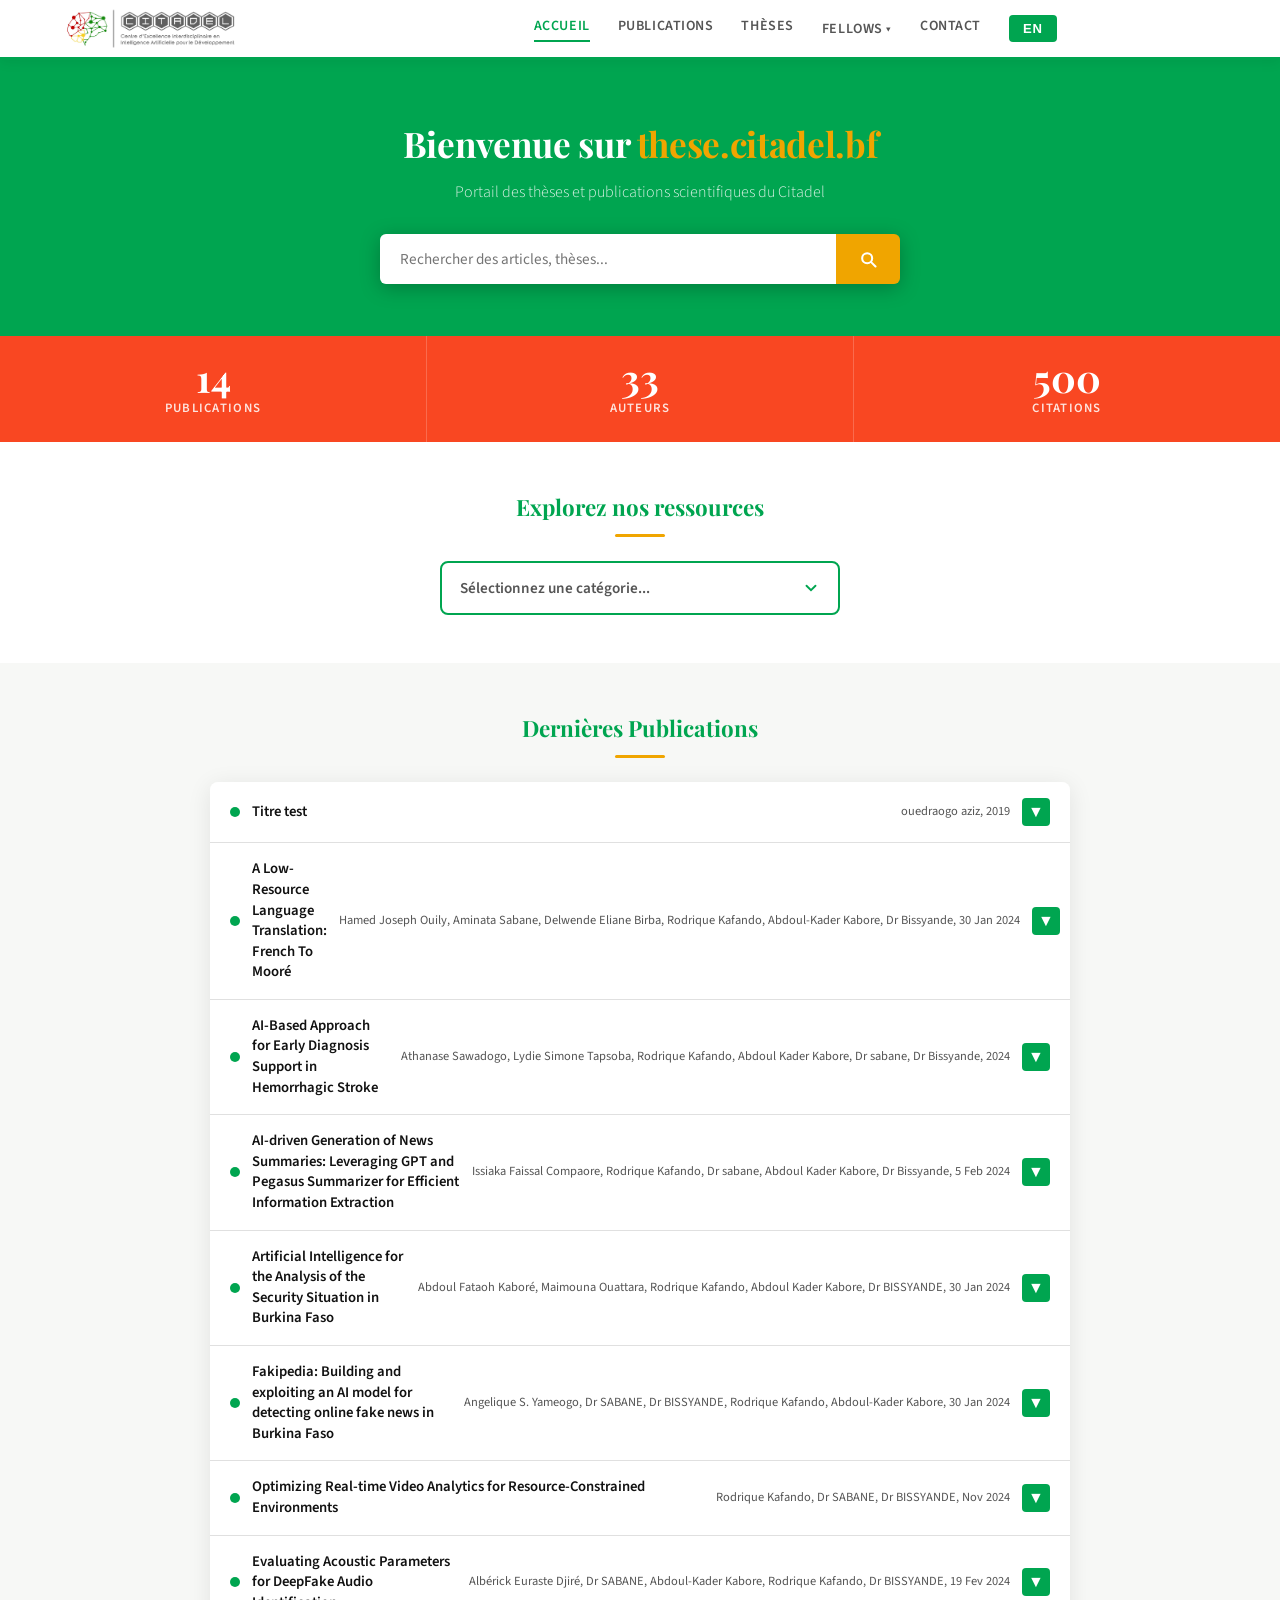
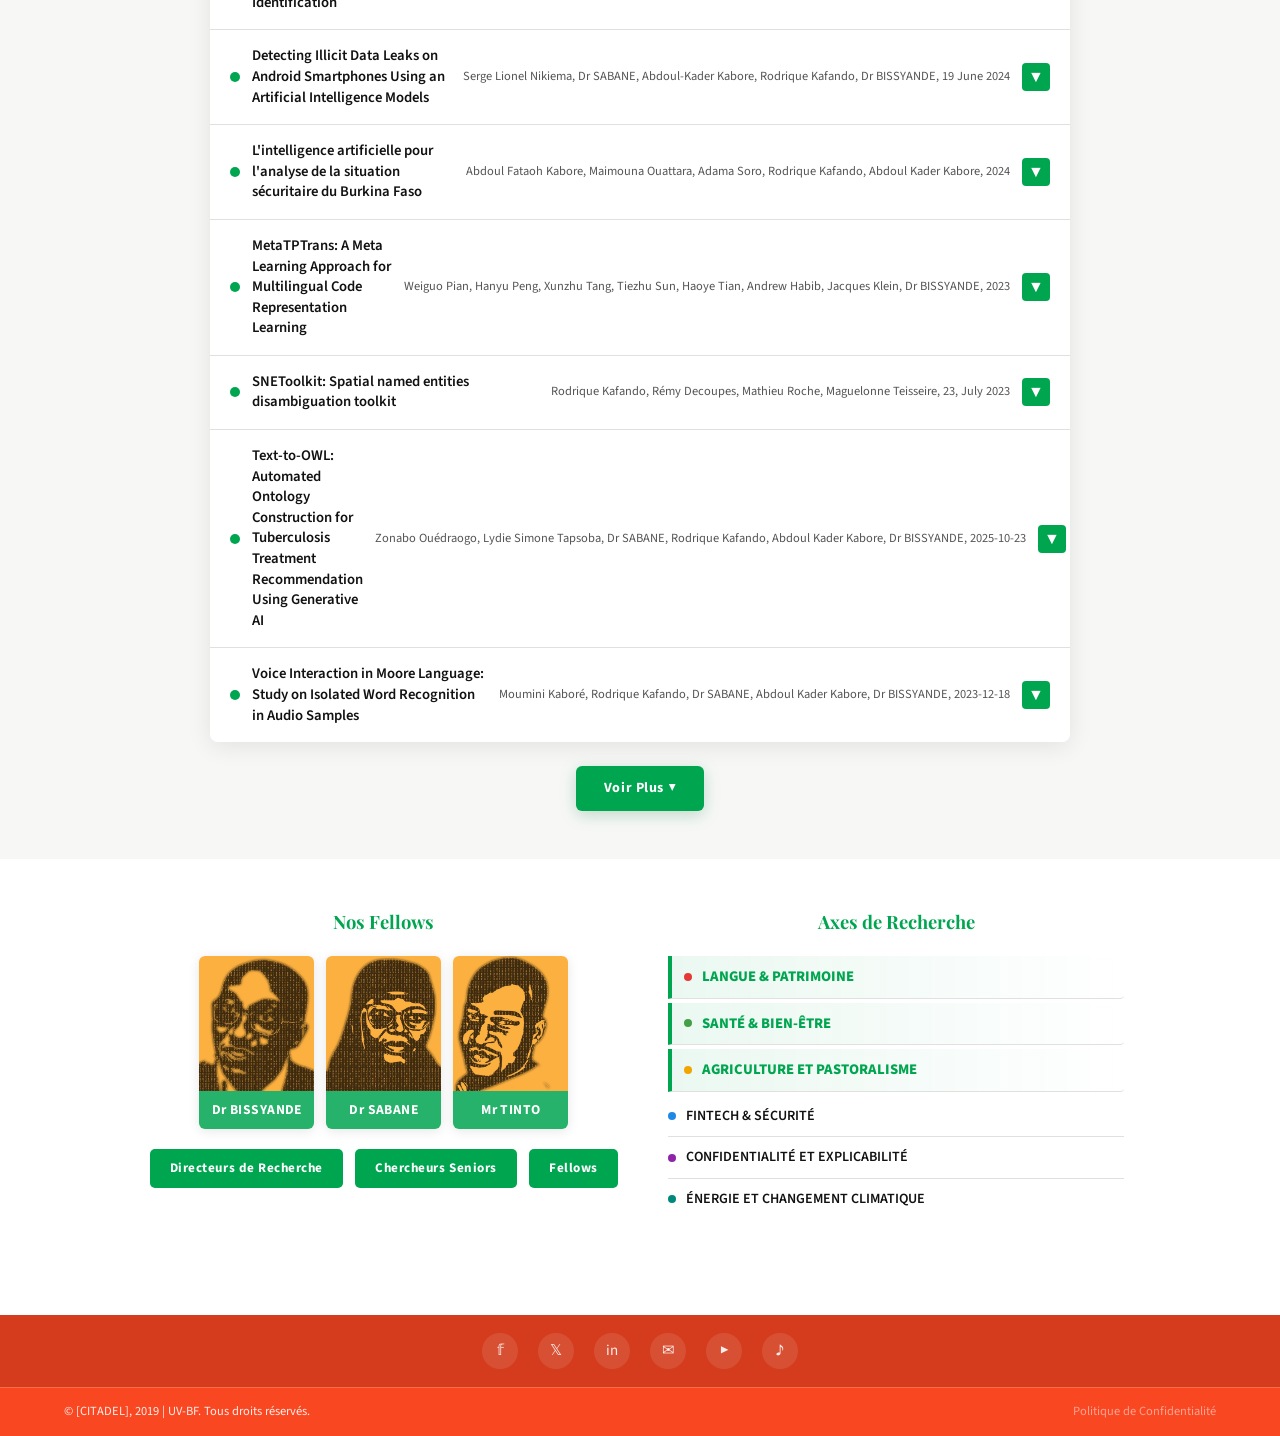
==== commit 86fccd79: "menu profil" ====
--- a/index.html
+++ b/index.html
@@ -278,14 +278,19 @@
   }
 </script>
 <script>
-  netlifyIdentity.on("init", user => {
-    const btn = document.getElementById("btnConnexion");
+  document.addEventListener("DOMContentLoaded", () => {
+  if (typeof netlifyIdentity === "undefined") return;
+  const user = netlifyIdentity.currentUser();
+  const btn = document.getElementById("btnConnexion");
+  if (btn) {
     if (user) {
       btn.innerHTML = `<i class="fa-solid fa-circle-user" style="font-size:1.6rem;"></i>`;
       btn.style.background = "var(--green)";
       btn.style.padding = "5px 12px";
     }
-  });
+    btn.style.opacity = "1";
+  }
+});
 </script>
 </body>
 </html>
--- a/assets/css/style.css
+++ b/assets/css/style.css
@@ -92,6 +92,7 @@
   font-size: .82rem !important;
   letter-spacing: .06em;
   transition: background .2s !important;
+  opacity: 0;
 }
 .btn-connect:hover { background: var(--red-light) !important; }
 .btn-connect::after { display: none !important; }
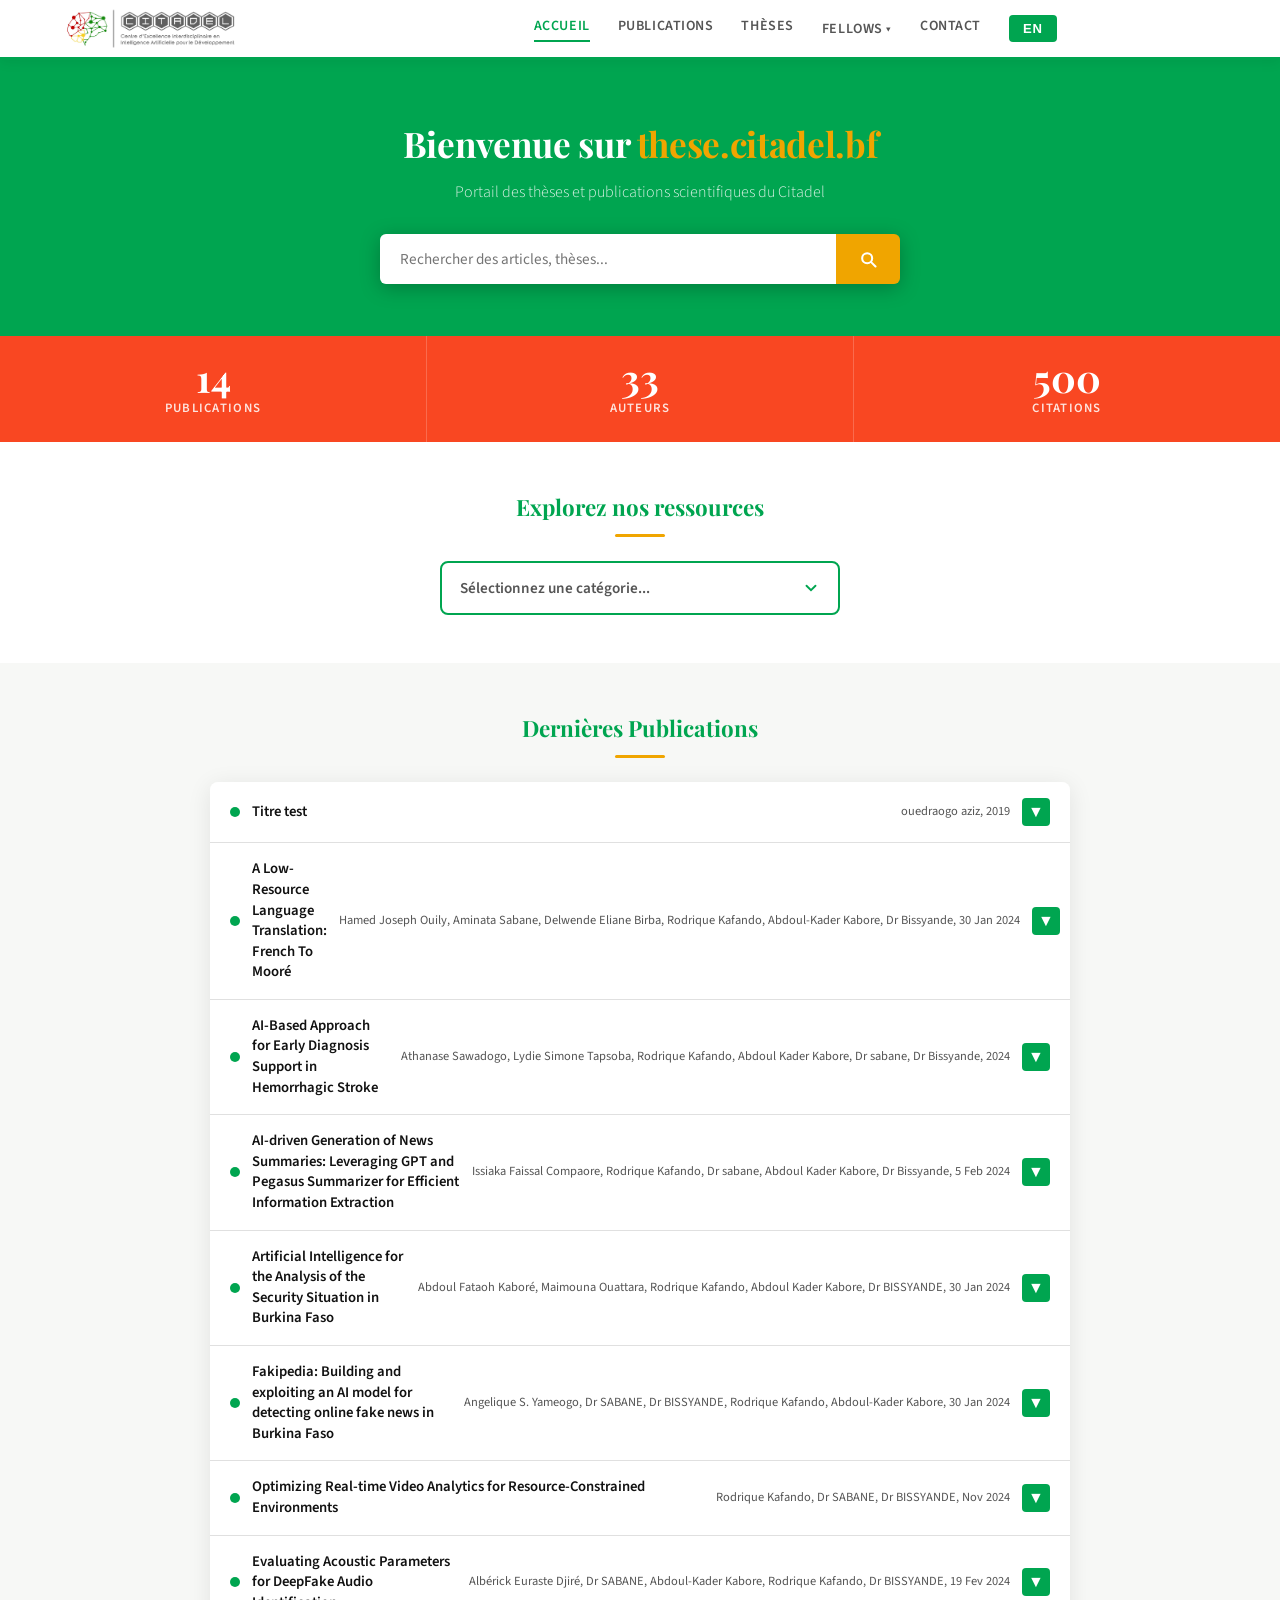
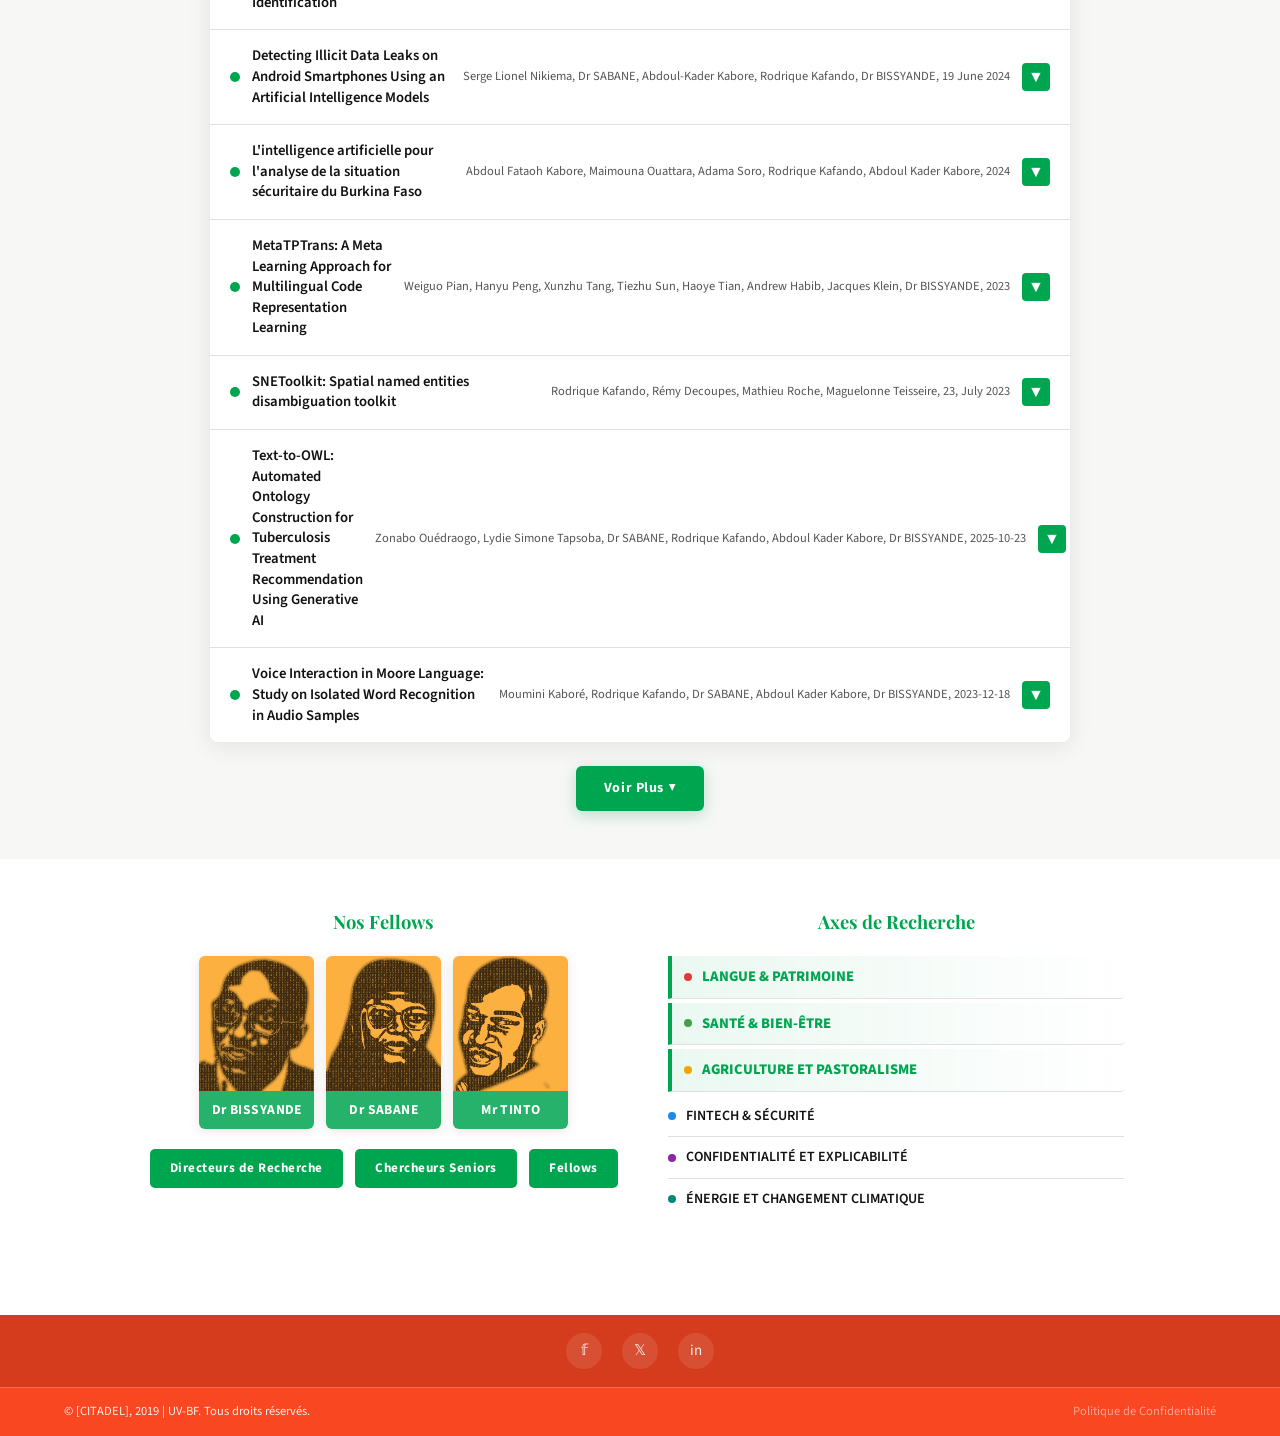
==== commit 101f2c3d: "ajout onglet profil fellow" ====
--- a/index.html
+++ b/index.html
@@ -229,12 +229,9 @@
 <!-- ══ FOOTER ══ -->
 <footer>
   <div class="footer-social">
-    <div class="social-link" title="Facebook">𝕗</div>
-    <div class="social-link" title="X / Twitter">𝕏</div>
-    <div class="social-link" title="LinkedIn">in</div>
-    <div class="social-link" title="Email">✉</div>
-    <div class="social-link" title="YouTube">▶</div>
-    <div class="social-link" title="TikTok">♪</div>
+    <a class="social-link" href="https://web.facebook.com/people/Citadel-uvbf/100072284842721/#" target="_blank" title="Facebook">𝕗</a>
+    <a class="social-link" href="https://x.com/citadel_uvbf" target="_blank" title="X / Twitter">𝕏</a>
+    <a class="social-link" href="https://bf.linkedin.com/company/citadel-bf" target="_blank" title="LinkedIn">in</a>
   </div>
   <div class="footer-bottom">
 <span>© [CITADEL], 2019 | UV-BF. Tous droits réservés.</span>
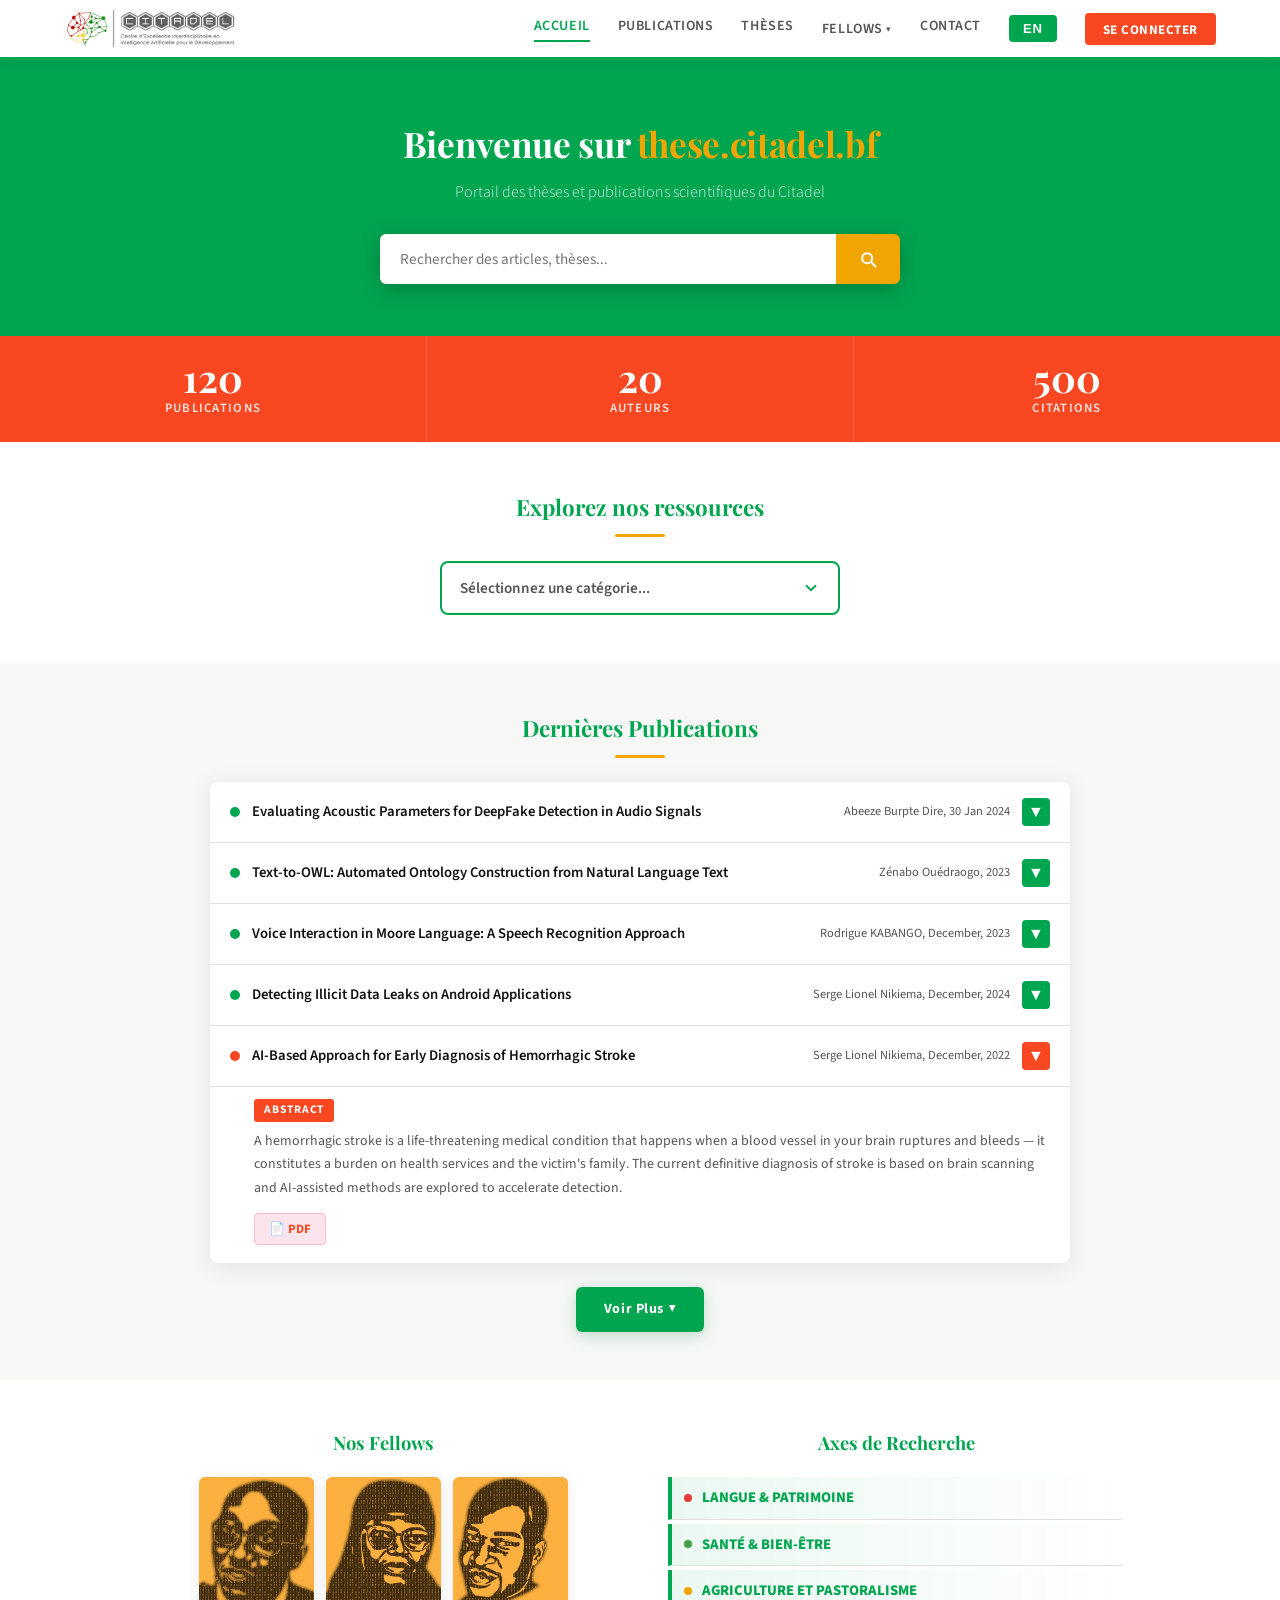
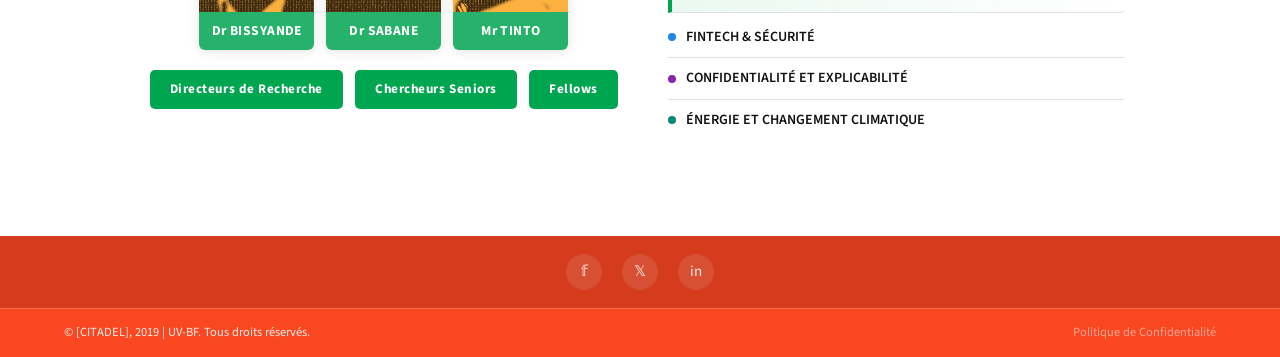
==== commit 0247fe05: "fix comptage auteurs json et supabase" ====
--- a/index.html
+++ b/index.html
@@ -9,7 +9,6 @@
   <link href="https://fonts.googleapis.com/css2?family=Playfair+Display:wght@600;700&family=Source+Sans+3:wght@300;400;600;700&display=swap" rel="stylesheet" />
   <link rel="stylesheet" href="https://cdnjs.cloudflare.com/ajax/libs/font-awesome/6.5.0/css/all.min.css" />
   <link rel="stylesheet" href="assets/css/style.css" />
-  <script src="https://identity.netlify.com/v1/netlify-identity-widget.js"></script>
 </head>
 <body>
 
@@ -238,8 +237,8 @@
 <a href="#">Politique de Confidentialité</a>
   </div>
 </footer>
-<script src="assets/js/main.js"></script>
-<script>
+<script src="assets/js/supabase-config.js"></script>
+<script src="assets/js/main.js"></script><script>
 function googleTranslateElementInit() {
   new google.translate.TranslateElement({
     pageLanguage: 'fr',
@@ -275,15 +274,17 @@
   }
 </script>
 <script>
-  document.addEventListener("DOMContentLoaded", () => {
-  if (typeof netlifyIdentity === "undefined") return;
-  const user = netlifyIdentity.currentUser();
+document.addEventListener("DOMContentLoaded", () => {
+  const token = localStorage.getItem("sb_access_token");
   const btn = document.getElementById("btnConnexion");
   if (btn) {
-    if (user) {
-      btn.innerHTML = `<i class="fa-solid fa-circle-user" style="font-size:1.6rem;"></i>`;
+    if (token) {
+      btn.innerHTML = `<i class="fa-solid fa-circle-user" style="font-size:1.6rem;color:white;"></i>`;
       btn.style.background = "var(--green)";
       btn.style.padding = "5px 12px";
+      btn.style.display = "flex";
+      btn.style.alignItems = "center";
+      btn.style.borderRadius = "4px";
     }
     btn.style.opacity = "1";
   }
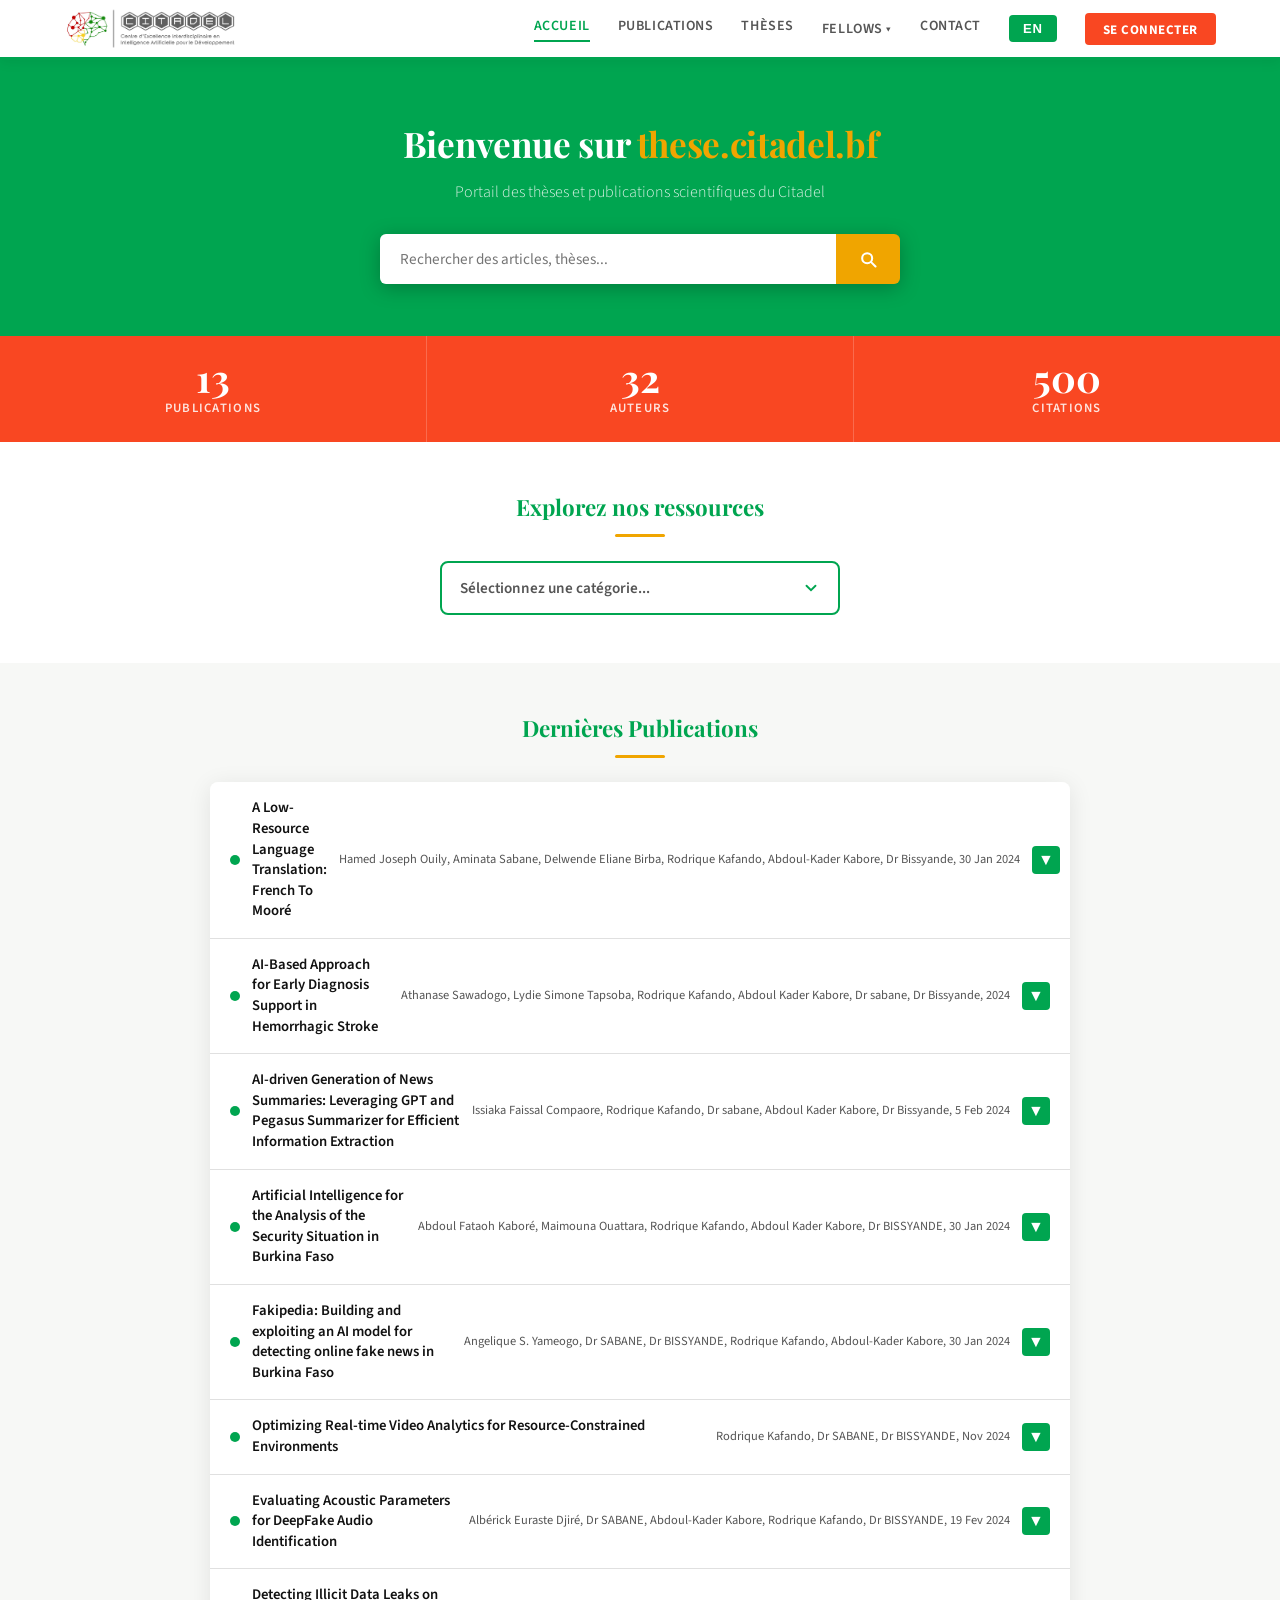
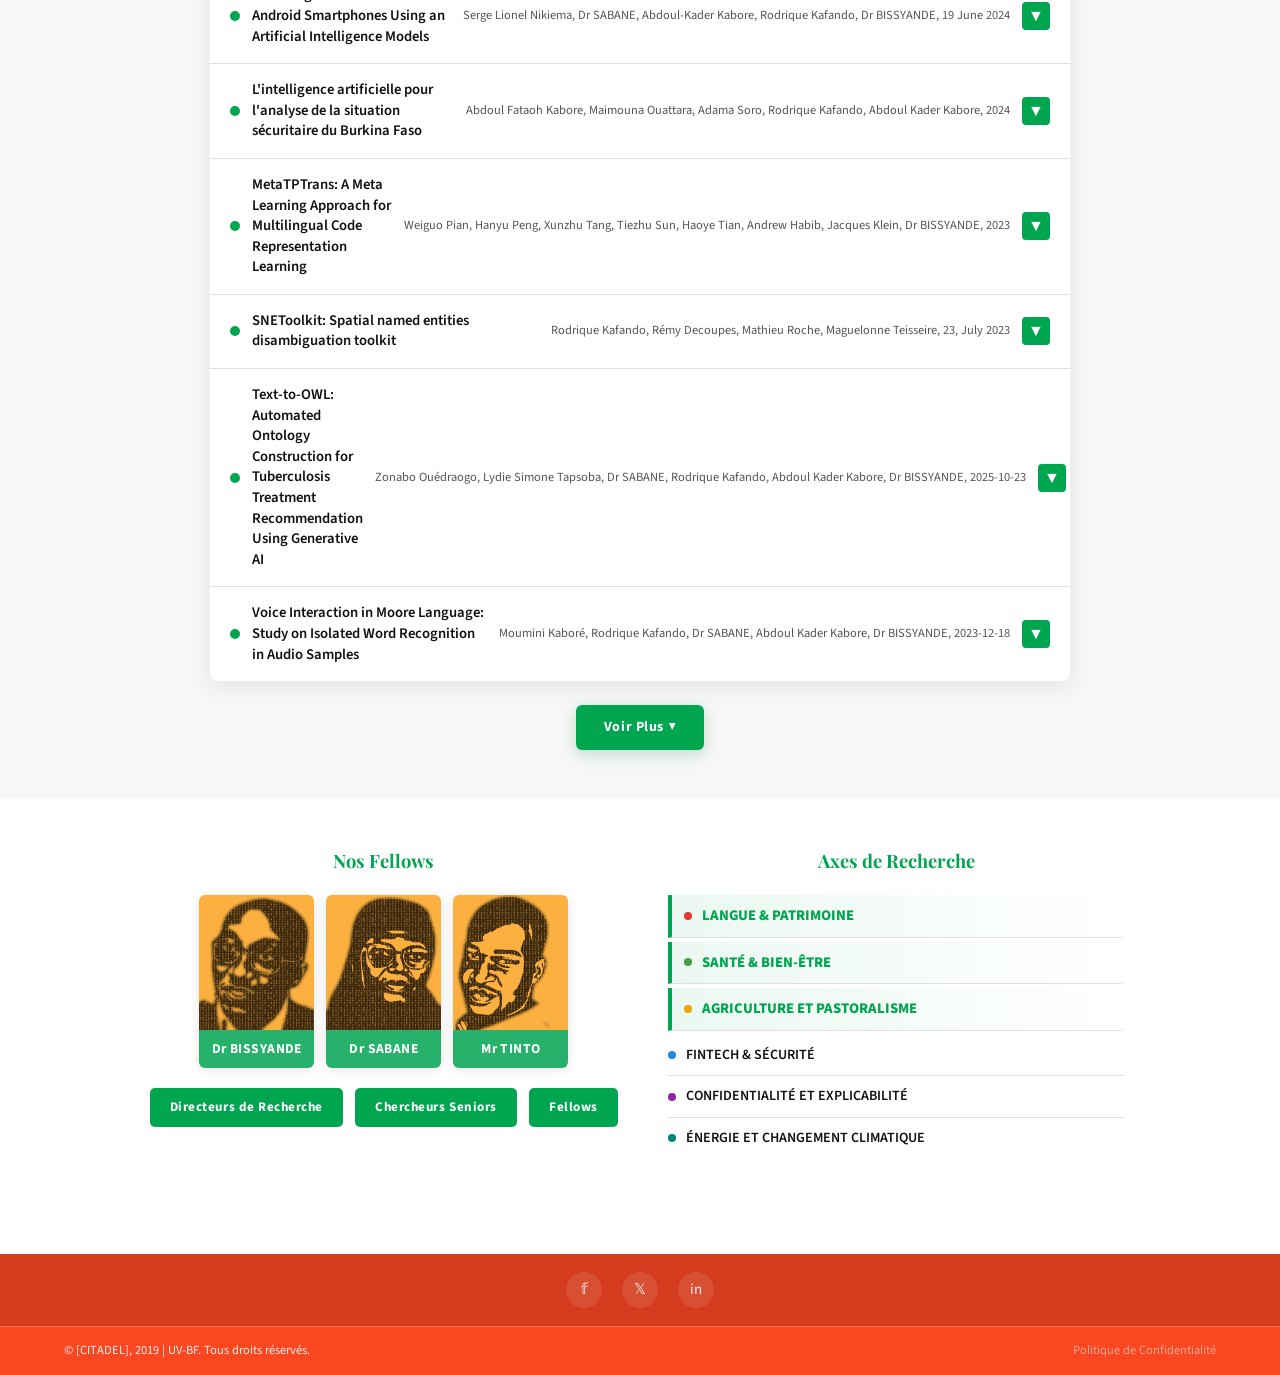
==== commit 016babe1: "fix couleur statut en attente" ====
--- a/index.html
+++ b/index.html
@@ -238,7 +238,12 @@
   </div>
 </footer>
 <script src="assets/js/supabase-config.js"></script>
-<script src="assets/js/main.js"></script><script>
+<script>
+const SUPABASE_URL  = "https://kajnizlzzpdcmaahnmnf.supabase.co";
+const SUPABASE_ANON = "eyJhbGciOiJIUzI1NiIsInR5cCI6IkpXVCJ9.eyJpc3MiOiJzdXBhYmFzZSIsInJlZiI6Imtham5pemx6enBkY21hYWhubW5mIiwicm9sZSI6ImFub24iLCJpYXQiOjE3ODA5OTkzMTAsImV4cCI6MjA5NjU3NTMxMH0.CSaSsaU7xul6FweioT00rvKczbyiacC27f2la7PqUeo";
+</script>
+<script src="assets/js/main.js"></script>
+<script>
 function googleTranslateElementInit() {
   new google.translate.TranslateElement({
     pageLanguage: 'fr',
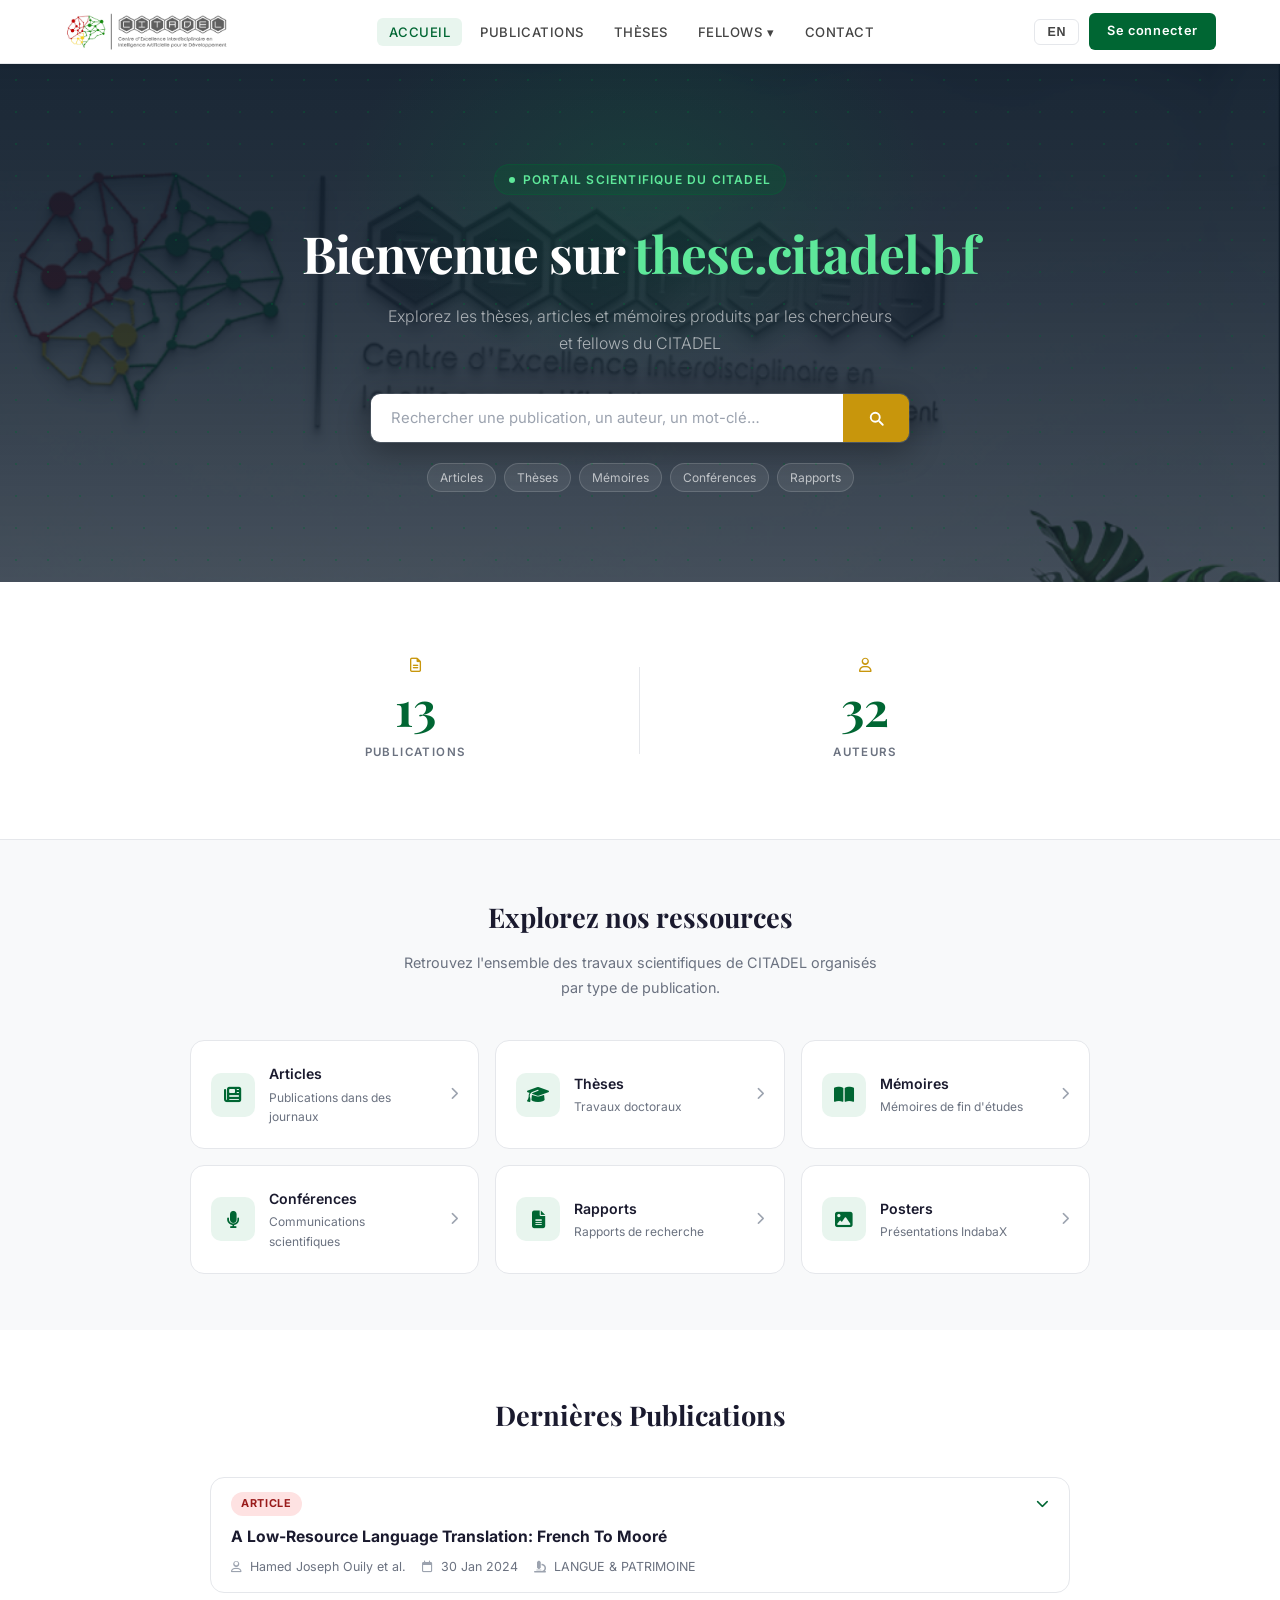
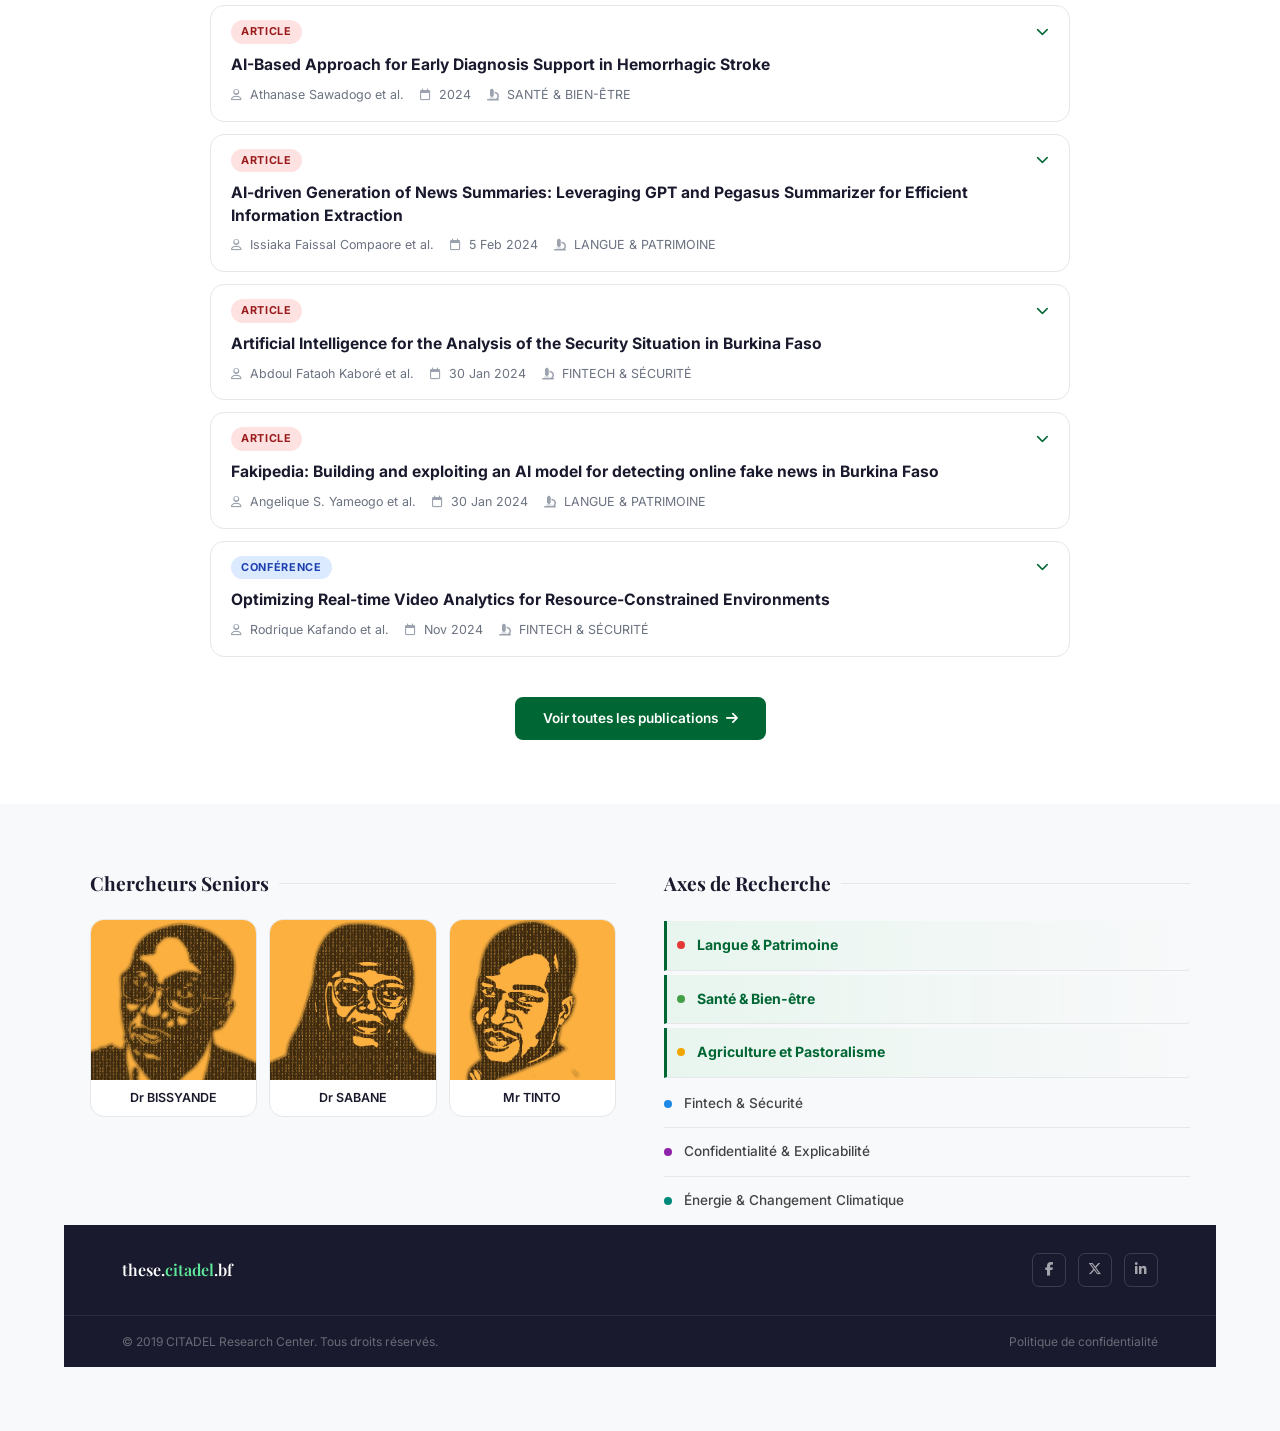
==== commit 178d8cf4: "redesign du site" ====
--- a/index.html
+++ b/index.html
@@ -3,297 +3,1240 @@
 <head>
   <meta charset="UTF-8" />
   <meta name="viewport" content="width=device-width, initial-scale=1.0" />
-  <title>these.citadel.bf – Portail des thèses et publications scientifiques</title>
+  <title>these.citadel.bf – Portail des publications scientifiques</title>
   <link rel="preconnect" href="https://fonts.googleapis.com" />
   <link rel="preconnect" href="https://fonts.gstatic.com" crossorigin />
-  <link href="https://fonts.googleapis.com/css2?family=Playfair+Display:wght@600;700&family=Source+Sans+3:wght@300;400;600;700&display=swap" rel="stylesheet" />
+  <link href="https://fonts.googleapis.com/css2?family=Inter:wght@300;400;500;600;700&family=Playfair+Display:wght@600;700&display=swap" rel="stylesheet" />
   <link rel="stylesheet" href="https://cdnjs.cloudflare.com/ajax/libs/font-awesome/6.5.0/css/all.min.css" />
-  <link rel="stylesheet" href="assets/css/style.css" />
+
+  <style>
+    /* ── Reset & Variables ── */
+    *, *::before, *::after { box-sizing: border-box; margin: 0; padding: 0; }
+    html { scroll-behavior: smooth; }
+
+    :root {
+      --green:        #006633;
+      --green-light:  #008844;
+      --green-pale:   #e8f5ee;
+      --gold:         #C8960C;
+      --gold-light:   #f0b429;
+      --dark:         #1A1A2E;
+      --gray-dark:    #444;
+      --gray:         #6B7280;
+      --gray-light:   #9CA3AF;
+      --border:       #E5E7EB;
+      --bg:           #F8F9FA;
+      --white:        #ffffff;
+      --hero-bg:      #0D1B2A;
+      --shadow-sm:    0 1px 3px rgba(0,0,0,.08);
+      --shadow:       0 4px 16px rgba(0,0,0,.10);
+      --shadow-lg:    0 12px 40px rgba(0,0,0,.14);
+      --radius:       8px;
+      --radius-lg:    14px;
+    }
+
+    body {
+      font-family: 'Inter', sans-serif;
+      color: var(--dark);
+      background: var(--white);
+      font-size: 15px;
+      line-height: 1.6;
+      overflow-x: hidden;
+    }
+    a { text-decoration: none; color: inherit; }
+    img { max-width: 100%; display: block; }
+
+    /* ── NAVBAR ── */
+    .navbar {
+      position: sticky;
+      top: 0;
+      z-index: 200;
+      background: var(--white);
+      border-bottom: 1px solid var(--border);
+      height: 64px;
+      display: flex;
+      align-items: center;
+      padding: 0 5%;
+      justify-content: space-between;
+      box-shadow: var(--shadow-sm);
+    }
+    .navbar-logo {
+      display: flex;
+      align-items: center;
+      gap: 10px;
+    }
+    .logo-img { height: 40px; width: auto; object-fit: contain; }
+
+    .navbar-nav {
+      display: flex;
+      align-items: center;
+      gap: 6px;
+      list-style: none;
+    }
+    .navbar-nav a {
+      font-size: .82rem;
+      font-weight: 500;
+      letter-spacing: .04em;
+      text-transform: uppercase;
+      color: var(--gray-dark);
+      padding: 6px 12px;
+      border-radius: 6px;
+      transition: color .2s, background .2s;
+    }
+    .navbar-nav a:hover,
+    .navbar-nav a.active { color: var(--green); background: var(--green-pale); }
+
+    /* Dropdown */
+    .nav-dropdown { position: relative; }
+    .nav-dropdown-menu {
+      display: none;
+      position: absolute;
+      top: calc(100% + 8px);
+      left: 0;
+      background: var(--white);
+      border: 1px solid var(--border);
+      border-radius: var(--radius);
+      box-shadow: var(--shadow-lg);
+      min-width: 220px;
+      overflow: hidden;
+      z-index: 300;
+    }
+    .nav-dropdown:hover .nav-dropdown-menu { display: block; }
+    .nav-dropdown-menu a {
+      display: flex;
+      align-items: center;
+      gap: 10px;
+      padding: 11px 16px;
+      font-size: .83rem;
+      color: var(--gray-dark);
+      border-bottom: 1px solid var(--border);
+      text-transform: none;
+      letter-spacing: 0;
+      border-radius: 0;
+      background: none;
+    }
+    .nav-dropdown-menu a:last-child { border-bottom: none; }
+    .nav-dropdown-menu a:hover { background: var(--green-pale); color: var(--green); }
+    .nav-dropdown-menu i { color: var(--green); width: 16px; }
+
+    .navbar-actions {
+      display: flex;
+      align-items: center;
+      gap: 10px;
+    }
+    .btn-lang {
+      background: none;
+      border: 1px solid var(--border);
+      color: var(--gray-dark);
+      padding: 5px 12px;
+      border-radius: 6px;
+      font-size: .78rem;
+      font-weight: 600;
+      cursor: pointer;
+      letter-spacing: .06em;
+      transition: all .2s;
+    }
+    .btn-lang:hover { border-color: var(--green); color: var(--green); }
+    .btn-connect {
+      background: var(--green);
+      color: var(--white) !important;
+      padding: 8px 18px;
+      border-radius: 6px;
+      font-size: .8rem;
+      font-weight: 600;
+      letter-spacing: .05em;
+      transition: background .2s;
+      border: none;
+      cursor: pointer;
+    }
+    .btn-connect:hover { background: var(--green-light); }
+
+    /* Hamburger */
+    .menu-toggle {
+      display: none;
+      background: none;
+      border: none;
+      cursor: pointer;
+      padding: 4px;
+      flex-direction: column;
+      gap: 5px;
+    }
+    .menu-toggle span {
+      display: block;
+      width: 24px;
+      height: 2px;
+      background: var(--dark);
+      border-radius: 2px;
+      transition: transform .3s, opacity .3s;
+    }
+
+    /* ── HERO ── */
+    .hero {
+    position: relative;
+    background: 
+        linear-gradient(rgba(13,27,42,.95), rgba(13,27,42,.75)),
+        url('assets/images/Capture_d.png') center/cover no-repeat;
+    overflow: hidden;
+    padding: 100px 5% 90px;
+    text-align: center;
+    }
+
+    /* Grille de points — signature visuelle */
+    .hero::before {
+      content: '';
+      position: absolute;
+      inset: 0;
+      background-image:
+        radial-gradient(circle, rgba(0,102,51,.35) 1px, transparent 1px);
+      background-size: 32px 32px;
+      pointer-events: none;
+    }
+
+    /* Lueur verte subtile */
+    .hero::after {
+      content: '';
+      position: absolute;
+      top: -80px;
+      left: 50%;
+      transform: translateX(-50%);
+      width: 600px;
+      height: 400px;
+      background: radial-gradient(ellipse, rgba(0,136,68,.18) 0%, transparent 70%);
+      pointer-events: none;
+    }
+
+    .hero-content {
+      position: relative;
+      z-index: 1;
+      max-width: 780px;
+      margin: 0 auto;
+    }
+
+    .hero-eyebrow {
+      display: inline-flex;
+      align-items: center;
+      gap: 8px;
+      background: rgba(0,102,51,.25);
+      border: 1px solid rgba(0,102,51,.4);
+      color: #5EE89A;
+      font-size: .75rem;
+      font-weight: 600;
+      letter-spacing: .1em;
+      text-transform: uppercase;
+      padding: 5px 14px;
+      border-radius: 20px;
+      margin-bottom: 28px;
+    }
+    .hero-eyebrow::before {
+      content: '';
+      width: 6px;
+      height: 6px;
+      background: #5EE89A;
+      border-radius: 50%;
+      animation: pulse 2s infinite;
+    }
+    @keyframes pulse {
+      0%, 100% { opacity: 1; transform: scale(1); }
+      50% { opacity: .5; transform: scale(1.3); }
+    }
+
+    .hero h1 {
+      font-family: 'Playfair Display', serif;
+      font-size: clamp(2rem, 5vw, 3.2rem);
+      font-weight: 700;
+      color: var(--white);
+      line-height: 1.2;
+      margin-bottom: 18px;
+      letter-spacing: -.02em;
+    }
+    .hero h1 .accent { color: #5EE89A; }
+
+    .hero p {
+      font-size: 1rem;
+      color: rgba(255,255,255,.6);
+      max-width: 520px;
+      margin: 0 auto 36px;
+      font-weight: 300;
+      line-height: 1.7;
+    }
+
+    .hero-search {
+      display: flex;
+      max-width: 540px;
+      margin: 0 auto 20px;
+      border-radius: 10px;
+      overflow: hidden;
+      box-shadow: 0 8px 32px rgba(0,0,0,.3);
+      border: 1px solid rgba(255,255,255,.1);
+    }
+    .hero-search input {
+      flex: 1;
+      padding: 15px 20px;
+      border: none;
+      outline: none;
+      font-family: 'Inter', sans-serif;
+      font-size: .93rem;
+      color: var(--dark);
+      background: var(--white);
+    }
+    .hero-search input::placeholder { color: var(--gray-light); }
+    .hero-search button {
+      background: var(--gold);
+      border: none;
+      padding: 0 24px;
+      cursor: pointer;
+      display: flex;
+      align-items: center;
+      justify-content: center;
+      transition: background .2s;
+    }
+    .hero-search button:hover { background: var(--gold-light); }
+    .hero-search button svg { width: 18px; height: 18px; fill: white; }
+
+    .hero-tags {
+      display: flex;
+      gap: 8px;
+      justify-content: center;
+      flex-wrap: wrap;
+    }
+    .hero-tag {
+      background: rgba(255,255,255,.08);
+      border: 1px solid rgba(255,255,255,.15);
+      color: rgba(255,255,255,.65);
+      font-size: .75rem;
+      padding: 4px 12px;
+      border-radius: 20px;
+      cursor: pointer;
+      transition: all .2s;
+    }
+    .hero-tag:hover {
+      background: rgba(0,102,51,.3);
+      border-color: #5EE89A;
+      color: #5EE89A;
+    }
+
+    /* ── STATS ── */
+    .stats-section {
+      background: var(--white);
+      padding: 56px 5%;
+      border-bottom: 1px solid var(--border);
+    }
+    .stats-inner {
+      max-width: 900px;
+      margin: 0 auto;
+      display: grid;
+      grid-template-columns: repeat(2, 1fr);
+    }
+    .stat-item {
+      text-align: center;
+      padding: 20px 32px;
+      position: relative;
+    }
+    .stat-item:not(:last-child)::after {
+      content: '';
+      position: absolute;
+      right: 0;
+      top: 20%;
+      height: 60%;
+      width: 1px;
+      background: var(--border);
+    }
+    .stat-num {
+      font-family: 'Playfair Display', serif;
+      font-size: 3rem;
+      font-weight: 700;
+      color: var(--green);
+      line-height: 1;
+      display: block;
+      margin-bottom: 8px;
+    }
+    .stat-label {
+      font-size: .72rem;
+      font-weight: 600;
+      color: var(--gray);
+      text-transform: uppercase;
+      letter-spacing: .12em;
+    }
+    .stat-icon {
+      display: block;
+      font-size: .9rem;
+      color: var(--gold);
+      margin-bottom: 10px;
+    }
+
+    /* ── SECTION TITRE ── */
+    .section-header {
+      text-align: center;
+      margin-bottom: 40px;
+    }
+    .section-eyebrow {
+      font-size: .72rem;
+      font-weight: 700;
+      letter-spacing: .12em;
+      text-transform: uppercase;
+      color: var(--gold);
+      margin-bottom: 10px;
+    }
+    .section-title {
+      font-family: 'Playfair Display', serif;
+      font-size: 1.7rem;
+      font-weight: 700;
+      color: var(--dark);
+      margin-bottom: 12px;
+    }
+    .section-subtitle {
+      font-size: .9rem;
+      color: var(--gray);
+      max-width: 480px;
+      margin: 0 auto;
+      line-height: 1.7;
+    }
+
+    /* ── EXPLORE ── */
+    .explore-section {
+      background: var(--bg);
+      padding: 56px 5%;
+    }
+    .explore-grid {
+      max-width: 900px;
+      margin: 0 auto;
+      display: grid;
+      grid-template-columns: repeat(3, 1fr);
+      gap: 16px;
+    }
+    .explore-card {
+      background: var(--white);
+      border: 1px solid var(--border);
+      border-radius: var(--radius-lg);
+      padding: 22px 20px;
+      display: flex;
+      align-items: center;
+      gap: 14px;
+      cursor: pointer;
+      transition: all .2s;
+      text-decoration: none;
+      color: inherit;
+    }
+    .explore-card:hover {
+      border-color: var(--green);
+      box-shadow: var(--shadow);
+      transform: translateY(-2px);
+    }
+    .explore-icon {
+      width: 44px;
+      height: 44px;
+      border-radius: 10px;
+      background: var(--green-pale);
+      display: flex;
+      align-items: center;
+      justify-content: center;
+      font-size: 1.1rem;
+      color: var(--green);
+      flex-shrink: 0;
+    }
+    .explore-card-title {
+      font-weight: 600;
+      font-size: .88rem;
+      color: var(--dark);
+      margin-bottom: 2px;
+    }
+    .explore-card-count {
+      font-size: .75rem;
+      color: var(--gray);
+    }
+    .explore-arrow {
+      margin-left: auto;
+      color: var(--gray-light);
+      font-size: .8rem;
+      transition: transform .2s, color .2s;
+    }
+    .explore-card:hover .explore-arrow {
+      transform: translateX(4px);
+      color: var(--green);
+    }
+
+    /* ── PUBLICATIONS ── */
+    .pubs-section {
+      background: var(--white);
+      padding: 64px 5%;
+    }
+    .pubs-inner { max-width: 860px; margin: 0 auto; }
+
+    .pub-list {
+    display: flex;
+    flex-direction: column;
+    gap: 0;
+    }
+    .pub-item {
+      background: var(--white);
+      border-bottom: 1px solid var(--border);
+      transition: background .15s;
+    }
+    .pub-item:last-child { border-bottom: none; }
+    /* ── Nouvelles cards publications ── */
+    .pub-card-new {
+    background: var(--white);
+    border: 1px solid var(--border);
+    border-radius: var(--radius-lg);
+    margin-bottom: 12px;
+    overflow: hidden;
+    transition: box-shadow .2s, border-color .2s;
+    }
+    .pub-card-new:hover { box-shadow: var(--shadow); border-color: #D1D5DB; }
+    .pub-card-top {
+    display: flex;
+    align-items: center;
+    justify-content: space-between;
+    padding: 14px 20px 0;
+    cursor: pointer;
+    }
+    .pub-card-badges { display: flex; align-items: center; gap: 10px; flex-wrap: wrap; }
+    .pub-theme-badge {
+    font-size: .68rem;
+    font-weight: 700;
+    text-transform: uppercase;
+    letter-spacing: .06em;
+    padding: 3px 10px;
+    border-radius: 20px;
+    font-family: 'Inter', sans-serif;
+    }
+    .pub-id-badge { font-size: .72rem; font-weight: 600; color: var(--gray); font-family: 'Inter', sans-serif; }
+    .pub-chevron { color: var(--gray-light); font-size: .8rem; transition: transform .25s; flex-shrink: 0; }
+    .pub-card-middle { padding: 10px 20px 16px; cursor: pointer; }
+    .pub-card-title-new { font-weight: 700; font-size: .98rem; color: var(--dark); line-height: 1.45; margin-bottom: 8px; }
+    .pub-card-meta-new {
+    display: flex;
+    align-items: center;
+    gap: 16px;
+    flex-wrap: wrap;
+    font-size: .78rem;
+    color: var(--gray);
+    }
+    .pub-card-meta-new i { color: var(--gray-light); margin-right: 4px; font-size: .75rem; }
+    .pub-card-body-new {
+    display: none;
+    padding: 16px 20px 20px;
+    border-top: 1px solid var(--border);
+    background: var(--light);
+    }
+    .pub-card-body-new.open { display: block; }
+    .pub-header {
+      display: flex;
+      align-items: center;
+      padding: 18px 22px;
+      cursor: pointer;
+      gap: 14px;
+    }
+    .pub-header:hover { background: var(--bg); }
+    .pub-type-dot {
+      width: 8px;
+      height: 8px;
+      border-radius: 50%;
+      background: var(--green);
+      flex-shrink: 0;
+    }
+    .pub-info { flex: 1; min-width: 0; }
+    .pub-title {
+      font-weight: 600;
+      font-size: .92rem;
+      color: var(--dark);
+      margin-bottom: 4px;
+      line-height: 1.4;
+    }
+    .pub-meta {
+      font-size: .78rem;
+      color: var(--gray);
+    }
+    .pub-badge {
+      font-size: .65rem;
+      font-weight: 700;
+      text-transform: uppercase;
+      letter-spacing: .06em;
+      padding: 3px 8px;
+      border-radius: 4px;
+      background: var(--green-pale);
+      color: var(--green);
+      flex-shrink: 0;
+    }
+    .pub-toggle {
+      background: none;
+      border: 1px solid var(--border);
+      color: var(--gray);
+      width: 28px;
+      height: 28px;
+      border-radius: 6px;
+      cursor: pointer;
+      display: flex;
+      align-items: center;
+      justify-content: center;
+      font-size: .75rem;
+      flex-shrink: 0;
+      transition: all .2s;
+    }
+    .pub-toggle:hover { border-color: var(--green); color: var(--green); }
+    .pub-body {
+      display: none;
+      padding: 0 22px 20px 44px;
+      border-top: 1px solid var(--border);
+    }
+    .pub-body.open { display: block; }
+    .pub-abstract-label {
+      display: inline-block;
+      font-size: .68rem;
+      font-weight: 700;
+      letter-spacing: .08em;
+      text-transform: uppercase;
+      color: var(--gold);
+      border-left: 3px solid var(--gold);
+      padding-left: 8px;
+      margin: 14px 0 8px;
+    }
+    .pub-abstract-text {
+      font-size: .85rem;
+      color: var(--gray-dark);
+      line-height: 1.7;
+      margin-bottom: 14px;
+    }
+    .btn-pdf {
+      display: inline-flex;
+      align-items: center;
+      gap: 6px;
+      font-size: .78rem;
+      font-weight: 600;
+      padding: 6px 14px;
+      border-radius: 6px;
+      background: var(--bg);
+      color: var(--gray-dark);
+      border: 1px solid var(--border);
+      transition: all .2s;
+    }
+    .btn-pdf:hover { background: var(--green-pale); color: var(--green); border-color: var(--green); }
+
+    .btn-voir-plus {
+      text-align: center;
+      margin-top: 28px;
+    }
+    .btn-voir-plus a {
+      display: inline-flex;
+      align-items: center;
+      gap: 8px;
+      background: var(--green);
+      color: white;
+      font-weight: 600;
+      font-size: .85rem;
+      padding: 11px 28px;
+      border-radius: 8px;
+      transition: background .2s, transform .2s;
+    }
+    .btn-voir-plus a:hover { background: var(--green-light); transform: translateY(-1px); }
+
+    /* ── FELLOWS + AXES ── */
+    .bottom-section {
+      background: var(--bg);
+      padding: 64px 5%;
+    }
+    .bottom-grid {
+      max-width: 1100px;
+      margin: 0 auto;
+      display: grid;
+      grid-template-columns: 1fr 1fr;
+      gap: 48px;
+      align-items: start;
+    }
+
+    .sub-title {
+      font-family: 'Playfair Display', serif;
+      font-size: 1.2rem;
+      font-weight: 700;
+      color: var(--dark);
+      margin-bottom: 20px;
+      display: flex;
+      align-items: center;
+      gap: 10px;
+    }
+    .sub-title::after {
+      content: '';
+      flex: 1;
+      height: 1px;
+      background: var(--border);
+    }
+
+    /* Fellows */
+    .fellows-row {
+      display: flex;
+      gap: 12px;
+      margin-bottom: 20px;
+    }
+    .fellow-card-mini {
+      flex: 1;
+      background: var(--white);
+      border: 1px solid var(--border);
+      border-radius: var(--radius-lg);
+      overflow: hidden;
+      text-align: center;
+      transition: all .2s;
+      cursor: pointer;
+    }
+    .fellow-card-mini:hover {
+      border-color: var(--green);
+      box-shadow: var(--shadow);
+      transform: translateY(-3px);
+    }
+    .fellow-avatar {
+      width: 100%;
+      height: 160px;
+      object-fit: cover;
+      display: block;
+    }
+    .fellow-avatar-placeholder {
+      width: 100%;
+      height: 110px;
+      background: var(--green-pale);
+      display: flex;
+      align-items: center;
+      justify-content: center;
+      font-size: 2rem;
+      color: var(--green);
+      opacity: .5;
+    }
+    .fellow-name {
+      font-size: .78rem;
+      font-weight: 600;
+      color: var(--dark);
+      padding: 10px 8px;
+      line-height: 1.3;
+    }
+
+    .fellows-btns {
+      display: flex;
+      flex-wrap: wrap;
+      gap: 8px;
+    }
+    .btn-fellows {
+      flex: 1;
+      min-width: 120px;
+      text-align: center;
+      background: var(--white);
+      border: 1px solid var(--border);
+      color: var(--gray-dark);
+      font-size: .78rem;
+      font-weight: 600;
+      padding: 9px 14px;
+      border-radius: 7px;
+      transition: all .2s;
+    }
+    .btn-fellows:hover { border-color: var(--green); color: var(--green); background: var(--green-pale); }
+
+    /* Axes */
+    .axes-list { display: flex; flex-direction: column; gap: 0; }
+    .axe-item {
+      display: flex;
+      align-items: center;
+      gap: 12px;
+      padding: 13px 0;
+      border-bottom: 1px solid var(--border);
+      font-size: .85rem;
+      font-weight: 500;
+      color: var(--gray-dark);
+      cursor: pointer;
+      transition: color .2s;
+    }
+    .axe-item:last-child { border-bottom: none; }
+    .axe-item:hover { color: var(--green); }
+    .axe-dot {
+      width: 8px;
+      height: 8px;
+      border-radius: 50%;
+      flex-shrink: 0;
+    }
+    .axe-arrow {
+      margin-left: auto;
+      font-size: .7rem;
+      color: var(--gray-light);
+      transition: transform .2s, color .2s;
+    }
+    .axe-item:hover .axe-arrow { transform: translateX(3px); color: var(--green); }
+    .axe-item.priority {
+    background: linear-gradient(90deg, var(--green-pale), transparent);
+    border-left: 3px solid var(--green);
+    padding-left: 10px;
+    font-weight: 700;
+    color: var(--green);
+    font-size: .88rem;
+    margin: 2px 0;
+    border-radius: 0 4px 4px 0;
+    }
+
+    /* ── FOOTER ── */
+    footer {
+      background: var(--dark);
+      color: rgba(255,255,255,.7);
+    }
+    .footer-top {
+      display: flex;
+      justify-content: space-between;
+      align-items: center;
+      padding: 28px 5%;
+      border-bottom: 1px solid rgba(255,255,255,.08);
+      flex-wrap: wrap;
+      gap: 16px;
+    }
+    .footer-brand {
+      font-family: 'Playfair Display', serif;
+      font-size: 1rem;
+      color: var(--white);
+      font-weight: 600;
+    }
+    .footer-brand span { color: #5EE89A; }
+    .footer-social { display: flex; gap: 12px; }
+    .social-btn {
+      width: 34px;
+      height: 34px;
+      border-radius: 7px;
+      border: 1px solid rgba(255,255,255,.15);
+      display: flex;
+      align-items: center;
+      justify-content: center;
+      font-size: .85rem;
+      color: rgba(255,255,255,.6);
+      transition: all .2s;
+    }
+    .social-btn:hover { border-color: #5EE89A; color: #5EE89A; }
+    .footer-bottom {
+      display: flex;
+      justify-content: space-between;
+      align-items: center;
+      padding: 16px 5%;
+      font-size: .75rem;
+      color: rgba(255,255,255,.35);
+      flex-wrap: wrap;
+      gap: 8px;
+    }
+    .footer-bottom a { color: rgba(255,255,255,.35); transition: color .2s; }
+    .footer-bottom a:hover { color: #5EE89A; }
+
+    /* ── Google Translate ── */
+    #google_translate_element { display: none !important; }
+    .goog-te-banner-frame { display: none !important; }
+    body { top: 0 !important; }
+    .skiptranslate { display: none !important; }
+
+    /* ── Responsive ── */
+    @media (max-width: 900px) {
+      .bottom-grid { grid-template-columns: 1fr; gap: 40px; }
+      .explore-grid { grid-template-columns: repeat(2, 1fr); }
+    }
+    @media (max-width: 640px) {
+      .navbar-nav, .navbar-actions { display: none; }
+      .navbar-nav.open {
+        display: flex;
+        flex-direction: column;
+        position: fixed;
+        top: 64px;
+        left: 0; right: 0;
+        background: var(--white);
+        border-bottom: 1px solid var(--border);
+        padding: 16px 5%;
+        gap: 4px;
+        box-shadow: var(--shadow);
+        z-index: 199;
+      }
+      .menu-toggle { display: flex; }
+      .stats-inner { grid-template-columns: 1fr; }
+      .stat-item::after { display: none; }
+      .stat-item { padding: 16px; }
+      .explore-grid { grid-template-columns: 1fr; }
+      .fellows-row { gap: 8px; }
+      .hero { padding: 64px 5% 56px; }
+    }
+  </style>
 </head>
 <body>
 
+<!-- ══ NAVBAR ══ -->
 <header class="navbar">
   <div class="navbar-logo">
-  <a href="index.html">
-    <img src="assets/images/logo-citadel.png" alt="CITADEL" class="logo-img" />
-  </a>
-</div>
-<button class="menu-toggle" aria-label="Menu" onclick="toggleMenu()">
+    <a href="index.html">
+      <img src="assets/images/logo-citadel.png" alt="CITADEL" class="logo-img" />
+    </a>
+  </div>
+
+  <button class="menu-toggle" aria-label="Menu" onclick="toggleMenu()">
     <span></span><span></span><span></span>
   </button>
 
-  <nav id="mainNav">
-    <a href="index.html" class="active">Accueil</a>
-    <a href="pages/publications.html">Publications</a>
-    <a href="pages/publications.html?type=Thèse">Thèses</a>
-    <div class="nav-dropdown">
-    <a href="#">Fellows ▾</a>
-      <div class="nav-dropdown-menu">
-        <a href="pages/fellows.html?role=senior"><i class="fa-solid fa-user-tie"></i> Chercheurs Seniors</a>
-        <a href="pages/fellows.html?role=directeur"><i class="fa-solid fa-crown"></i> Directeurs de Recherche</a>
-        <a href="pages/fellows.html?role=fellow"><i class="fa-solid fa-graduation-cap"></i> Fellows</a>
-      </div>
-    </div>
-    <a href="pages/contact.html">Contact</a>
-<div id="google_translate_element" style="display:none"></div>
-<button id="langBtn" class="notranslate" onclick="toggleLang()" style="background:var(--green);color:white;border:none;padding:6px 14px;border-radius:4px;font-weight:700;font-size:.82rem;cursor:pointer;letter-spacing:.06em;">EN</button>
-<a href="pages/soumettre.html" class="btn-connect" id="btnConnexion">
-  SE CONNECTER
-</a>
+  <nav>
+    <ul class="navbar-nav" id="mainNav">
+      <li><a href="index.html" class="active">Accueil</a></li>
+      <li><a href="pages/publications.html">Publications</a></li>
+      <li><a href="pages/publications.html?type=Thèse">Thèses</a></li>
+      <li class="nav-dropdown">
+        <a href="#">Fellows ▾</a>
+        <div class="nav-dropdown-menu">
+          <a href="pages/fellows.html?role=senior"><i class="fa-solid fa-user-tie"></i> Chercheurs Seniors</a>
+          <a href="pages/fellows.html?role=directeur"><i class="fa-solid fa-crown"></i> Directeurs de Recherche</a>
+          <a href="pages/fellows.html?role=fellow"><i class="fa-solid fa-graduation-cap"></i> Fellows</a>
+        </div>
+      </li>
+      <li><a href="pages/contact.html">Contact</a></li>
+    </ul>
   </nav>
+
+  <div class="navbar-actions">
+    <div id="google_translate_element" style="display:none"></div>
+    <button id="langBtn" class="btn-lang notranslate" onclick="toggleLang()">EN</button>
+    <a href="pages/soumettre.html" class="btn-connect" id="btnConnexion">Se connecter</a>
+  </div>
 </header>
 
-
+<!-- ══ HERO ══ -->
 <section class="hero">
   <div class="hero-content">
-<h1>Bienvenue sur <span>these.citadel.bf</span></h1>      
-<p>Portail des thèses et publications scientifiques du Citadel</p>
-    <div class="search-bar">
-<input type="text" placeholder="Rechercher des articles, thèses..." />
-      <button>
+    <div class="hero-eyebrow">Portail scientifique du CITADEL</div>
+    <h1>Bienvenue sur <span class="accent">these.citadel.bf</span></h1>
+    <p>Explorez les thèses, articles et mémoires produits par les chercheurs et fellows du CITADEL</p>
+
+    <div class="hero-search">
+      <input type="text" id="searchInput" placeholder="Rechercher une publication, un auteur, un mot-clé…" />
+      <button onclick="handleSearch()">
         <svg viewBox="0 0 24 24"><path d="M21 21l-4.35-4.35M17 11A6 6 0 1 1 5 11a6 6 0 0 1 12 0z" stroke="white" stroke-width="2.5" stroke-linecap="round" fill="none"/></svg>
       </button>
     </div>
+
+    <div class="hero-tags">
+      <span class="hero-tag" onclick="goTo('Article')">Articles</span>
+      <span class="hero-tag" onclick="goTo('Thèse')">Thèses</span>
+      <span class="hero-tag" onclick="goTo('Mémoire')">Mémoires</span>
+      <span class="hero-tag" onclick="goTo('Conférence')">Conférences</span>
+      <span class="hero-tag" onclick="goTo('Rapport')">Rapports</span>
+    </div>
   </div>
 </section>
 
 <!-- ══ STATS ══ -->
-<div class="stats">
-  <div class="stat-item">
-    <span class="stat-num" data-target="120">0</span>
-<span class="stat-label">Publications</span>
-  </div>
-  <div class="stat-item">
-    <span class="stat-num" data-target="20">0</span>
-<span class="stat-label">Auteurs</span>
-  </div>
-  <div class="stat-item">
-    <span class="stat-num" data-target="500">0</span>
-<span class="stat-label">Citations</span>
-  </div>
-</div>
-
-<!-- ══ EXPLORE ══ -->
-<section class="explore">
-<h2 class="section-title">Explorez nos ressources</h2>
-  <div class="custom-select-wrapper">
-    <div class="custom-select" id="categorySelect">
-      <div class="select-selected" onclick="toggleDropdown()">
-<span id="selectLabel">Sélectionnez une catégorie...</span>
-        <svg class="select-arrow" id="selectArrow" viewBox="0 0 24 24" fill="none" stroke="currentColor" stroke-width="2.5" stroke-linecap="round"><polyline points="6 9 12 15 18 9"/></svg>
+<section class="stats-section">
+  <div class="stats-inner">
+    <div class="stat-item">
+      <i class="fa-regular fa-file-lines stat-icon"></i>
+      <span class="stat-num" data-target="0" id="statPubs">0</span>
+      <span class="stat-label">Publications</span>
+    </div>
+    <div class="stat-item">
+      <i class="fa-regular fa-user stat-icon"></i>
+      <span class="stat-num" data-target="0" id="statAuthors">0</span>
+      <span class="stat-label">Auteurs</span>
+    </div>
+  </div>
+</section>
+
+<!-- ══ EXPLORER ══ -->
+<section class="explore-section">
+  <div class="section-header">
+    <h2 class="section-title">Explorez nos ressources</h2>
+    <p class="section-subtitle">Retrouvez l'ensemble des travaux scientifiques de CITADEL organisés par type de publication.</p>
+  </div>
+
+  <div class="explore-grid">
+    <a href="pages/publications.html?type=Article" class="explore-card">
+      <div class="explore-icon"><i class="fa-solid fa-newspaper"></i></div>
+      <div>
+        <div class="explore-card-title">Articles</div>
+        <div class="explore-card-count">Publications dans des journaux</div>
       </div>
-      <ul class="select-options" id="selectOptions">
-        <li onclick="selectCategory(event, 'Articles')"> Articles</li>
-        <li onclick="selectCategory(event, 'Thèses')"> Thèses</li>
-        <li onclick="selectCategory(event, 'Mémoires')"> Mémoires</li>
-        <li onclick="selectCategory(event, 'Rapports')"> Rapports</li>
-        <li onclick="selectCategory(event, 'Posters')"> Posters</li>
-      </ul>
+      <i class="fa-solid fa-chevron-right explore-arrow"></i>
+    </a>
+    <a href="pages/publications.html?type=Thèse" class="explore-card">
+      <div class="explore-icon"><i class="fa-solid fa-graduation-cap"></i></div>
+      <div>
+        <div class="explore-card-title">Thèses</div>
+        <div class="explore-card-count">Travaux doctoraux</div>
+      </div>
+      <i class="fa-solid fa-chevron-right explore-arrow"></i>
+    </a>
+    <a href="pages/publications.html?type=Mémoire" class="explore-card">
+      <div class="explore-icon"><i class="fa-solid fa-book-open"></i></div>
+      <div>
+        <div class="explore-card-title">Mémoires</div>
+        <div class="explore-card-count">Mémoires de fin d'études</div>
+      </div>
+      <i class="fa-solid fa-chevron-right explore-arrow"></i>
+    </a>
+    <a href="pages/publications.html?type=Conférence" class="explore-card">
+      <div class="explore-icon"><i class="fa-solid fa-microphone"></i></div>
+      <div>
+        <div class="explore-card-title">Conférences</div>
+        <div class="explore-card-count">Communications scientifiques</div>
+      </div>
+      <i class="fa-solid fa-chevron-right explore-arrow"></i>
+    </a>
+    <a href="pages/publications.html?type=Rapport" class="explore-card">
+      <div class="explore-icon"><i class="fa-solid fa-file-lines"></i></div>
+      <div>
+        <div class="explore-card-title">Rapports</div>
+        <div class="explore-card-count">Rapports de recherche</div>
+      </div>
+      <i class="fa-solid fa-chevron-right explore-arrow"></i>
+    </a>
+    <a href="pages/publications.html?type=Poster" class="explore-card">
+      <div class="explore-icon"><i class="fa-solid fa-image"></i></div>
+      <div>
+        <div class="explore-card-title">Posters</div>
+        <div class="explore-card-count">Présentations IndabaX</div>
+      </div>
+      <i class="fa-solid fa-chevron-right explore-arrow"></i>
+    </a>
+  </div>
+</section>
+
+<!-- ══ DERNIÈRES PUBLICATIONS ══ -->
+<section class="pubs-section">
+  <div class="pubs-inner">
+    <div class="section-header">
+      <h2 class="section-title">Dernières Publications</h2>
     </div>
-  </div>
-</section>
-
-<!-- ══ PUBLICATIONS ══ -->
-<section class="publications">
-<h2 class="section-title">Dernières Publications</h2>
-  <div class="pub-list" id="pub-list">
-
-    <!-- Les publications sont chargées dynamiquement depuis data/publications.json -->
-    <!-- Fallback statique si le JSON n'est pas disponible -->
-
-    <div class="pub-item">
-      <div class="pub-header" onclick="togglePub(this)">
-        <div class="pub-dot"></div>
-        <span class="pub-title">Evaluating Acoustic Parameters for DeepFake Detection in Audio Signals</span>
-        <span class="pub-meta">Abeeze Burpte Dire, 30 Jan 2024</span>
-        <button class="pub-toggle">▼</button>
-      </div>
-      <div class="pub-body">
-        <span class="pub-abstract-label">Abstract</span>
-        <p class="pub-abstract-text">This study evaluates acoustic parameters for detecting deepfake audio signals, analyzing spectral and temporal features to distinguish authentic from synthetic speech. Results show high accuracy using MFCC and pitch variation metrics.</p>
-        <a class="btn-pdf" href="#">📄 PDF</a>
+    <div class="pub-list" id="pub-list">
+      <div class="pub-item">
+        <div class="pub-header" onclick="togglePub(this)">
+          <div class="pub-type-dot"></div>
+          <div class="pub-info">
+            <div class="pub-title">Chargement des publications…</div>
+          </div>
+        </div>
       </div>
     </div>
-
-    <div class="pub-item">
-      <div class="pub-header" onclick="togglePub(this)">
-        <div class="pub-dot"></div>
-        <span class="pub-title">Text-to-OWL: Automated Ontology Construction from Natural Language Text</span>
-        <span class="pub-meta">Zénabo Ouédraogo, 2023</span>
-        <button class="pub-toggle">▼</button>
-      </div>
-      <div class="pub-body">
-        <span class="pub-abstract-label">Abstract</span>
-        <p class="pub-abstract-text">Presents an automated pipeline converting unstructured text into OWL ontologies using NLP and transformer-based models. Evaluated on domain-specific corpora with promising precision and recall scores.</p>
-        <a class="btn-pdf" href="#">📄 PDF</a>
+    <div class="btn-voir-plus">
+      <a href="pages/publications.html">Voir toutes les publications <i class="fa-solid fa-arrow-right"></i></a>
+    </div>
+  </div>
+</section>
+
+<!-- ══ FELLOWS + AXES ══ -->
+<div class="bottom-section">
+  <div class="bottom-grid">
+
+    <!-- Fellows -->
+    <div>
+      <p class="sub-title">Chercheurs Seniors</p>
+      <div class="fellows-row">
+        <a class="fellow-card-mini" href="pages/fellows.html?id=bissyande">
+        <img src="assets/images/chercheurs/bissyande.png" alt="Dr BISSYANDE" class="fellow-avatar" onerror="this.style.display='none'" />
+        <div class="fellow-name">Dr BISSYANDE</div>
+        </a>
+        <a class="fellow-card-mini" href="pages/fellows.html?id=sabane">
+        <img src="assets/images/chercheurs/sabane.png" alt="Dr SABANE" class="fellow-avatar" onerror="this.style.display='none'" />
+        <div class="fellow-name">Dr SABANE</div>
+        </a>
+        <a class="fellow-card-mini" href="pages/fellows.html?id=tinto">
+        <img src="assets/images/chercheurs/tinto.png" alt="Mr TINTO" class="fellow-avatar" onerror="this.style.display='none'" />
+        <div class="fellow-name">Mr TINTO</div>
+        </a>
       </div>
     </div>
 
-    <div class="pub-item">
-      <div class="pub-header" onclick="togglePub(this)">
-        <div class="pub-dot"></div>
-        <span class="pub-title">Voice Interaction in Moore Language: A Speech Recognition Approach</span>
-        <span class="pub-meta">Rodrigue KABANGO, December, 2023</span>
-        <button class="pub-toggle">▼</button>
-      </div>
-      <div class="pub-body">
-        <span class="pub-abstract-label">Abstract</span>
-        <p class="pub-abstract-text">Proposes a speech recognition system adapted to the Moore language (spoken in Burkina Faso), addressing data scarcity with transfer learning and data augmentation techniques. Achieves competitive word error rates.</p>
-        <a class="btn-pdf" href="#">📄 PDF</a>
-      </div>
-    </div>
-
-    <div class="pub-item">
-      <div class="pub-header" onclick="togglePub(this)">
-        <div class="pub-dot"></div>
-        <span class="pub-title">Detecting Illicit Data Leaks on Android Applications</span>
-        <span class="pub-meta">Serge Lionel Nikiema, December, 2024</span>
-        <button class="pub-toggle">▼</button>
-      </div>
-      <div class="pub-body">
-        <span class="pub-abstract-label">Abstract</span>
-        <p class="pub-abstract-text">Introduces a static and dynamic analysis framework for detecting unauthorized data exfiltration in Android apps, identifying sensitive API misuse and network leaks across a large app corpus.</p>
-        <a class="btn-pdf" href="#">📄 PDF</a>
-      </div>
-    </div>
-
-    <div class="pub-item" id="featured-pub">
-      <div class="pub-header" onclick="togglePub(this)">
-        <div class="pub-dot" style="background:var(--red)"></div>
-        <span class="pub-title">AI-Based Approach for Early Diagnosis of Hemorrhagic Stroke</span>
-        <span class="pub-meta">Serge Lionel Nikiema, December, 2022</span>
-        <button class="pub-toggle" style="background:var(--red)">▼</button>
-      </div>
-      <div class="pub-body open">
-        <span class="pub-abstract-label" style="background:var(--red)">Abstract</span>
-        <p class="pub-abstract-text">A hemorrhagic stroke is a life-threatening medical condition that happens when a blood vessel in your brain ruptures and bleeds — it constitutes a burden on health services and the victim's family. The current definitive diagnosis of stroke is based on brain scanning and AI-assisted methods are explored to accelerate detection.</p>
-        <a class="btn-pdf" href="#">📄 PDF</a>
-      </div>
-    </div>
-
-  </div>
-  <div class="btn-voir-plus">
-    <a href="pages/publications.html">Voir Plus ▼</a>
-  </div>
-</section>
-
-<!-- ══ CHERCHEURS + AXES ══ -->
-<div style="background:var(--white); padding: 0 5% 48px;">
-  <div class="bottom-section" style="padding-top:48px;">
-
+    <!-- Axes -->
     <div>
-<p class="sub-title">Nos Fellows</p>
-      <div class="chercheurs-grid">
-        <div class="chercheur-card">
-          <div class="chercheur-avatar">
-            <img src="assets/images/chercheurs/bissyande.png" alt="Dr BISSYANDE" />
-          </div>
-          <span class="chercheur-name">Dr BISSYANDE</span>
-        </div>
-        <div class="chercheur-card">
-          <div class="chercheur-avatar">
-            <img src="assets/images/chercheurs/sabane.png" alt="Dr SABANE" />
-          </div>
-          <span class="chercheur-name">Dr SABANE</span>
-        </div>
-        <div class="chercheur-card">
-          <div class="chercheur-avatar">
-            <img src="assets/images/chercheurs/tinto.png" alt="Mr TINTO" />
-          </div>
-          <span class="chercheur-name">Mr TINTO</span>
-        </div>
-      </div>
-      <div style="display:flex;gap:8px;justify-content:center;flex-wrap:wrap;">
-      <a class="btn-all-chercheurs" href="pages/fellows.html?role=directeur">Directeurs de Recherche</a>
-      <a class="btn-all-chercheurs" href="pages/fellows.html?role=senior">Chercheurs Seniors</a>
-      <a class="btn-all-chercheurs" href="pages/fellows.html?role=fellow">Fellows</a>
-    </div>
-    </div>
-
-    <div>
-<p class="sub-title">Axes de Recherche</p>
+      <p class="sub-title">Axes de Recherche</p>
       <div class="axes-list">
-        <div class="axe-item priority"><span class="axe-dot" style="background:#e53935"></span>LANGUE &amp; PATRIMOINE</div>
-        <div class="axe-item priority"><span class="axe-dot" style="background:#43a047"></span>SANTÉ &amp; BIEN-ÊTRE</div>
-        <div class="axe-item priority"><span class="axe-dot" style="background:#f0a500"></span>AGRICULTURE ET PASTORALISME</div>
-        <div class="axe-item"><span class="axe-dot" style="background:#1e88e5"></span>FINTECH &amp; SÉCURITÉ</div>
-        <div class="axe-item"><span class="axe-dot" style="background:#8e24aa"></span>CONFIDENTIALITÉ ET EXPLICABILITÉ</div>
-        <div class="axe-item"><span class="axe-dot" style="background:#00897b"></span>ÉNERGIE ET CHANGEMENT CLIMATIQUE</div>
-      </div>
-    </div>
+  <div class="axe-item priority">
+    <span class="axe-dot" style="background:#e53935"></span>
+    Langue &amp; Patrimoine
+  </div>
+  <div class="axe-item priority">
+    <span class="axe-dot" style="background:#43a047"></span>
+    Santé &amp; Bien-être
+  </div>
+  <div class="axe-item priority">
+    <span class="axe-dot" style="background:#f0a500"></span>
+    Agriculture et Pastoralisme
+  </div>
+  <div class="axe-item">
+    <span class="axe-dot" style="background:#1e88e5"></span>
+    Fintech &amp; Sécurité
+  </div>
+  <div class="axe-item">
+    <span class="axe-dot" style="background:#8e24aa"></span>
+    Confidentialité &amp; Explicabilité
+  </div>
+  <div class="axe-item">
+    <span class="axe-dot" style="background:#00897b"></span>
+    Énergie &amp; Changement Climatique
+  </div>
+</div>
 
   </div>
 </div>
 
 <!-- ══ FOOTER ══ -->
 <footer>
-  <div class="footer-social">
-    <a class="social-link" href="https://web.facebook.com/people/Citadel-uvbf/100072284842721/#" target="_blank" title="Facebook">𝕗</a>
-    <a class="social-link" href="https://x.com/citadel_uvbf" target="_blank" title="X / Twitter">𝕏</a>
-    <a class="social-link" href="https://bf.linkedin.com/company/citadel-bf" target="_blank" title="LinkedIn">in</a>
+  <div class="footer-top">
+    <div class="footer-brand">these.<span>citadel</span>.bf</div>
+    <div class="footer-social">
+      <a class="social-btn" href="https://web.facebook.com/people/Citadel-uvbf/100072284842721/#" target="_blank"><i class="fa-brands fa-facebook-f"></i></a>
+      <a class="social-btn" href="https://x.com/citadel_uvbf" target="_blank"><i class="fa-brands fa-x-twitter"></i></a>
+      <a class="social-btn" href="https://bf.linkedin.com/company/citadel-bf" target="_blank"><i class="fa-brands fa-linkedin-in"></i></a>
+    </div>
   </div>
   <div class="footer-bottom">
-<span>© [CITADEL], 2019 | UV-BF. Tous droits réservés.</span>
-<a href="#">Politique de Confidentialité</a>
+    <span>© 2019 CITADEL Research Center. Tous droits réservés.</span>
+    <a href="#">Politique de confidentialité</a>
   </div>
 </footer>
+
 <script src="assets/js/supabase-config.js"></script>
 <script>
-const SUPABASE_URL  = "https://kajnizlzzpdcmaahnmnf.supabase.co";
-const SUPABASE_ANON = "eyJhbGciOiJIUzI1NiIsInR5cCI6IkpXVCJ9.eyJpc3MiOiJzdXBhYmFzZSIsInJlZiI6Imtham5pemx6enBkY21hYWhubW5mIiwicm9sZSI6ImFub24iLCJpYXQiOjE3ODA5OTkzMTAsImV4cCI6MjA5NjU3NTMxMH0.CSaSsaU7xul6FweioT00rvKczbyiacC27f2la7PqUeo";
-</script>
-<script src="assets/js/main.js"></script>
-<script>
+/* ── Compteur animé ── */
+function animateCounter(el, target) {
+  const duration = 1600;
+  const step = Math.ceil(target / (duration / 16));
+  let current = 0;
+  const timer = setInterval(() => {
+    current = Math.min(current + step, target);
+    el.textContent = current;
+    if (current >= target) clearInterval(timer);
+  }, 16);
+}
+
+/* ── Intersection observer pour les stats ── */
+const observer = new IntersectionObserver(entries => {
+  entries.forEach(e => {
+    if (e.isIntersecting) {
+      const el = e.target;
+      animateCounter(el, parseInt(el.dataset.target) || 0);
+      observer.unobserve(el);
+    }
+  });
+}, { threshold: 0.5 });
+
+/* ── Chargement dynamique ── */
+document.addEventListener('DOMContentLoaded', () => {
+  Promise.all([
+    fetch('data/publications.json').then(r => r.json()).catch(() => []),
+    fetch(`${SUPABASE_URL}/rest/v1/publications?select=*&status=eq.Publié`, {
+      headers: { "apikey": SUPABASE_ANON, "Authorization": `Bearer ${SUPABASE_ANON}` }
+    }).then(r => r.json()).catch(() => [])
+  ]).then(([jsonPubs, supaPubs]) => {
+    const pubs = [...jsonPubs, ...supaPubs];
+
+    /* Stats */
+    const pubCount = pubs.length;
+    const authorNames = new Set();
+    pubs.forEach(p => {
+      if (Array.isArray(p.authors)) p.authors.forEach(a => authorNames.add(a.name));
+      else if (p.authors) p.authors.split(',').forEach(a => authorNames.add(a.trim()));
+    });
+
+    document.getElementById('statPubs').dataset.target = pubCount;
+    document.getElementById('statAuthors').dataset.target = authorNames.size;
+    document.querySelectorAll('.stat-num[data-target]').forEach(el => observer.observe(el));
+
+    /* Publications */
+    const combined = [...supaPubs, ...jsonPubs];
+    renderPublications(combined.slice(0, 6));  });
+
+  /* Bouton connexion */
+  const token = localStorage.getItem("sb_access_token");
+  const btn = document.getElementById("btnConnexion");
+  if (btn && token) {
+    btn.innerHTML = `<i class="fa-solid fa-circle-user"></i>`;
+    btn.style.padding = "6px 14px";
+    btn.style.fontSize = "1.1rem";
+  }
+  if (btn) btn.style.opacity = "1";
+});
+
+/* ── Rendu publications ── */
+/* ══ REMPLACE LA FONCTION renderPublications() DANS index.html ══ */
+
+function renderPublications(pubs) {
+  const list = document.getElementById('pub-list');
+  if (!list || !pubs.length) return;
+
+  const themeColors = {
+    'LANGUE & PATRIMOINE':              { bg: '#EDE9FE', color: '#6D28D9' },
+    'SANTÉ & BIEN-ÊTRE':                { bg: '#D1FAE5', color: '#065F46' },
+    'AGRICULTURE ET PASTORALISME':      { bg: '#FEF3C7', color: '#92400E' },
+    'FINTECH & SÉCURITÉ':               { bg: '#DBEAFE', color: '#1E40AF' },
+    'CONFIDENTIALITÉ ET EXPLICABILITÉ': { bg: '#FCE7F3', color: '#9D174D' },
+    'ÉNERGIE ET CHANGEMENT CLIMATIQUE': { bg: '#D1FAE5', color: '#065F46' },
+  };
+  const typeColors = {
+    'Article':    { bg: '#FEE2E2', color: '#991B1B' },
+    'Thèse':      { bg: '#D1FAE5', color: '#065F46' },
+    'Conférence': { bg: '#DBEAFE', color: '#1E40AF' },
+    'Rapport':    { bg: '#FEF3C7', color: '#92400E' },
+    'Poster':     { bg: '#F3E8FF', color: '#6B21A8' },
+    'Mémoire':    { bg: '#CCFBF1', color: '#0F766E' },
+  };
+
+  list.innerHTML = pubs.map((pub, i) => {
+    const authors = Array.isArray(pub.authors) ? pub.authors.map(a => a.name).join(', ') : (pub.authors || '');
+    const themeStyle = themeColors[pub.theme] || typeColors[pub.type] || { bg: '#F3F4F6', color: '#374151' };
+    const pubId = `CIT-${pub.year || 2024}-${String(i + 1).padStart(3, '0')}`;
+
+    return `
+      <div class="pub-card-new">
+        <div class="pub-card-top" onclick="togglePubCard(this)">
+          <div class="pub-card-badges">
+            <span class="pub-theme-badge" style="background:${(typeColors[pub.type]||{bg:'#F3F4F6'}).bg};color:${(typeColors[pub.type]||{color:'#374151'}).color}">${pub.type}</span>
+          </div>
+          <i class="fa-solid fa-chevron-down pub-chevron" style="color:var(--green)"></i>
+        </div>
+        <div class="pub-card-middle" onclick="togglePubCard(this.previousElementSibling)">
+          <div class="pub-card-title-new">${pub.title}</div>
+          <div class="pub-card-meta-new">
+            <span><i class="fa-regular fa-user"></i> ${authors.split(',')[0].trim()}${authors.split(',').length > 1 ? ' et al.' : ''}</span>
+            <span><i class="fa-regular fa-calendar"></i> ${pub.date || pub.year}</span>
+            ${pub.theme ? `<span><i class="fa-solid fa-microscope"></i> ${pub.theme}</span>` : ''}
+          </div>
+        </div>
+        <div class="pub-card-body-new">
+          <p class="pub-abstract-text">${pub.abstract}</p>
+          <div style="display:flex;gap:8px;flex-wrap:wrap;margin-top:12px;">
+            ${pub.pdf_url ? `<a class="btn-pdf" href="${pub.pdf_url}" target="_blank"><i class="fa-regular fa-file-pdf"></i> PDF</a>` : ''}
+            <a class="btn-pdf" href="pages/detail.html?id=${pub.id}" style="background:var(--green-pale);color:var(--green);border-color:rgba(0,102,51,.2)"><i class="fa-solid fa-arrow-up-right-from-square"></i> Détails</a>
+          </div>
+        </div>
+      </div>`;
+  }).join('');
+}
+
+function togglePubCard(topEl) {
+  const card = topEl.closest('.pub-card-new');
+  const body = card.querySelector('.pub-card-body-new');
+  const chevron = card.querySelector('.pub-chevron');
+  body.classList.toggle('open');
+  chevron.style.transform = body.classList.contains('open') ? 'rotate(180deg)' : 'rotate(0deg)';
+}
+
+/* ── Navigation ── */
+function handleSearch() {
+  const q = document.getElementById('searchInput').value.trim();
+  if (q) window.location.href = `pages/publications.html?q=${encodeURIComponent(q)}`;
+}
+document.addEventListener('DOMContentLoaded', () => {
+  const inp = document.getElementById('searchInput');
+  if (inp) inp.addEventListener('keydown', e => { if (e.key === 'Enter') handleSearch(); });
+});
+function goTo(type) {
+  window.location.href = `pages/publications.html?type=${encodeURIComponent(type)}`;
+}
+function toggleMenu() {
+  document.getElementById('mainNav').classList.toggle('open');
+}
+
+/* ── Google Translate ── */
 function googleTranslateElementInit() {
-  new google.translate.TranslateElement({
-    pageLanguage: 'fr',
-    includedLanguages: 'fr,en',
-    autoDisplay: false
-  }, 'google_translate_element');
+  new google.translate.TranslateElement({ pageLanguage: 'fr', includedLanguages: 'fr,en', autoDisplay: false }, 'google_translate_element');
 }
-
 function toggleLang() {
-  var btn = document.getElementById('langBtn');
-  var select = document.querySelector('.goog-te-combo');
-
+  const btn = document.getElementById('langBtn');
+  const select = document.querySelector('.goog-te-combo');
   if (!select) return;
-
-  if (btn.textContent === 'EN') {
-    select.value = 'en';
-    select.dispatchEvent(new Event('change'));
-    btn.textContent = 'FR';
-  } else {
-    select.value = 'fr';
-    select.dispatchEvent(new Event('change'));
-    btn.textContent = 'EN';
-  }
+  if (btn.textContent === 'EN') { select.value = 'en'; select.dispatchEvent(new Event('change')); btn.textContent = 'FR'; }
+  else { select.value = 'fr'; select.dispatchEvent(new Event('change')); btn.textContent = 'EN'; }
 }
 </script>
 <script src="https://translate.google.com/translate_a/element.js?cb=googleTranslateElementInit"></script>
-</script>
-<script src="https://translate.google.com/translate_a/element.js?cb=googleTranslateElementInit"></script>
-<script>
-  // Rediriger vers soumettre.html après confirmation du compte Netlify
-  if (window.location.hash && window.location.hash.includes('confirmation_token')) {
-    window.location.href = '/pages/soumettre.html' + window.location.hash;
-  }
-</script>
-<script>
-document.addEventListener("DOMContentLoaded", () => {
-  const token = localStorage.getItem("sb_access_token");
-  const btn = document.getElementById("btnConnexion");
-  if (btn) {
-    if (token) {
-      btn.innerHTML = `<i class="fa-solid fa-circle-user" style="font-size:1.6rem;color:white;"></i>`;
-      btn.style.background = "var(--green)";
-      btn.style.padding = "5px 12px";
-      btn.style.display = "flex";
-      btn.style.alignItems = "center";
-      btn.style.borderRadius = "4px";
-    }
-    btn.style.opacity = "1";
-  }
-});
-</script>
+
 </body>
 </html>
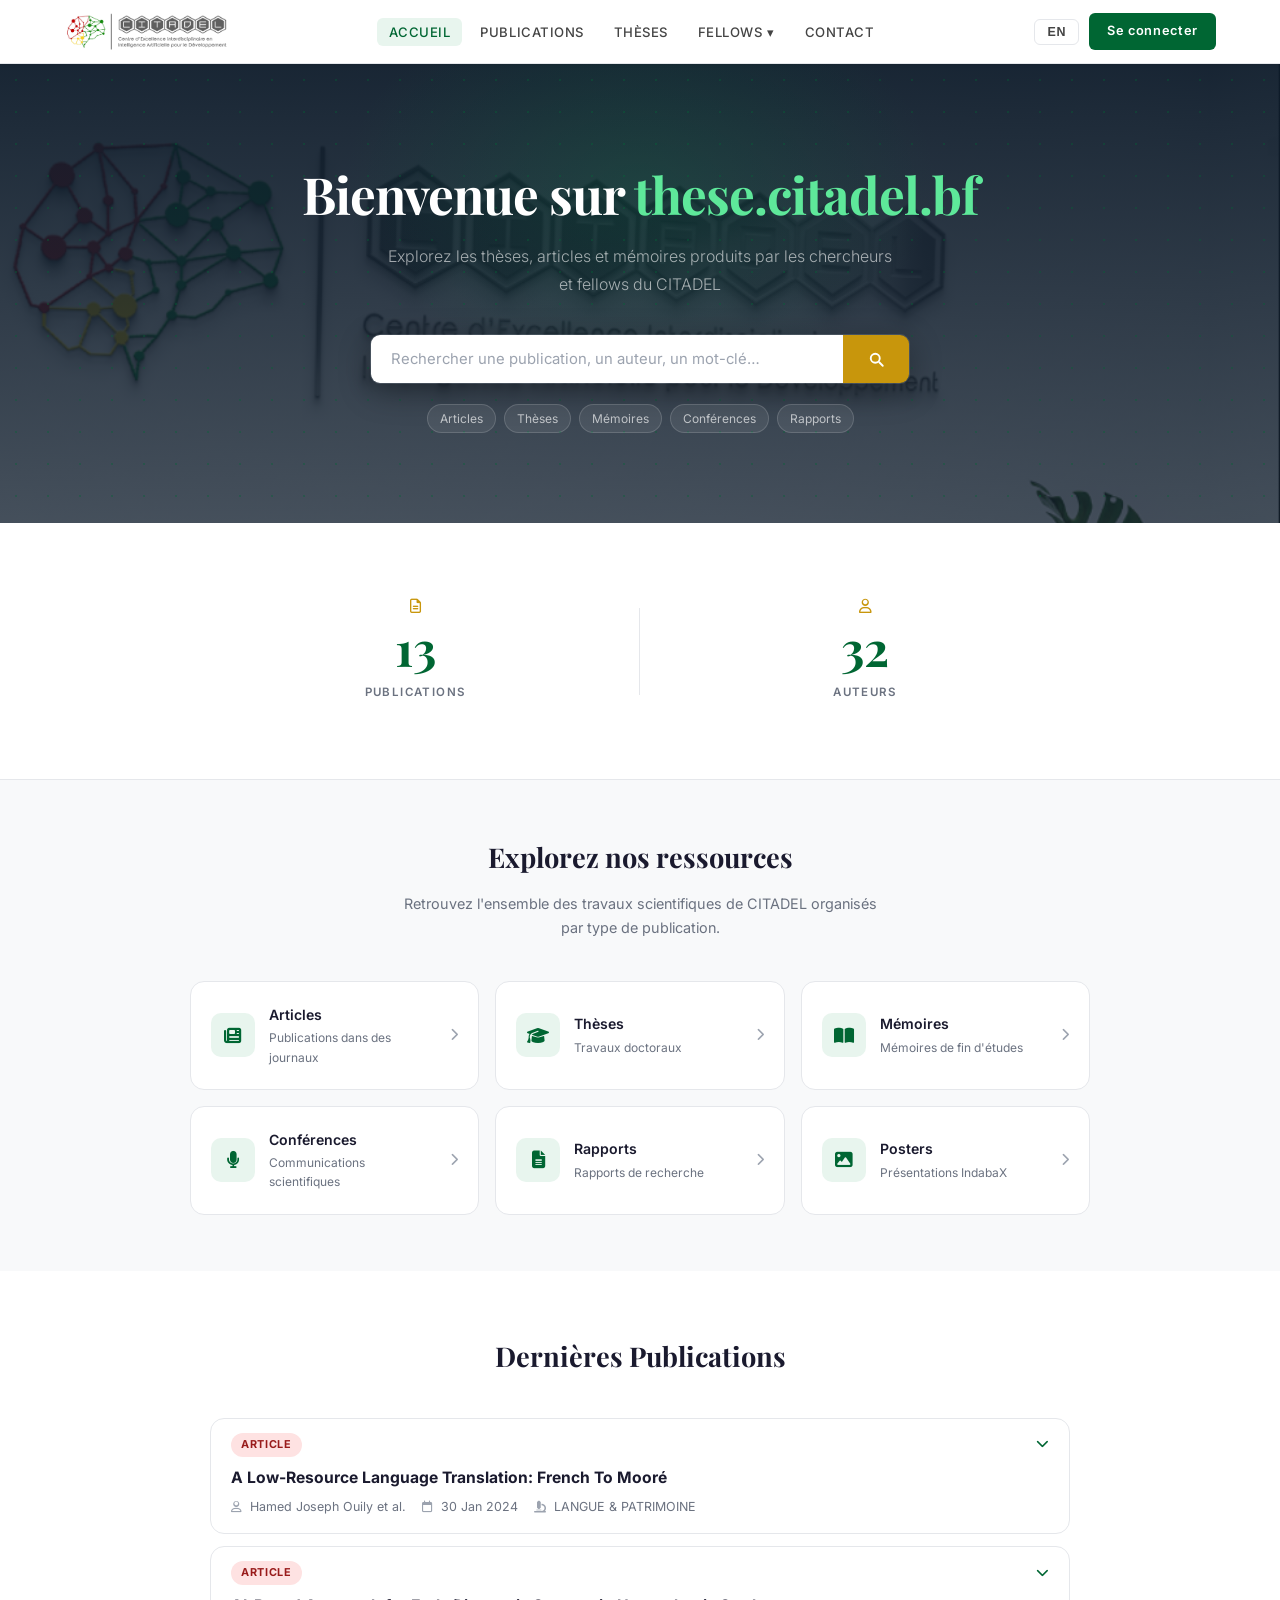
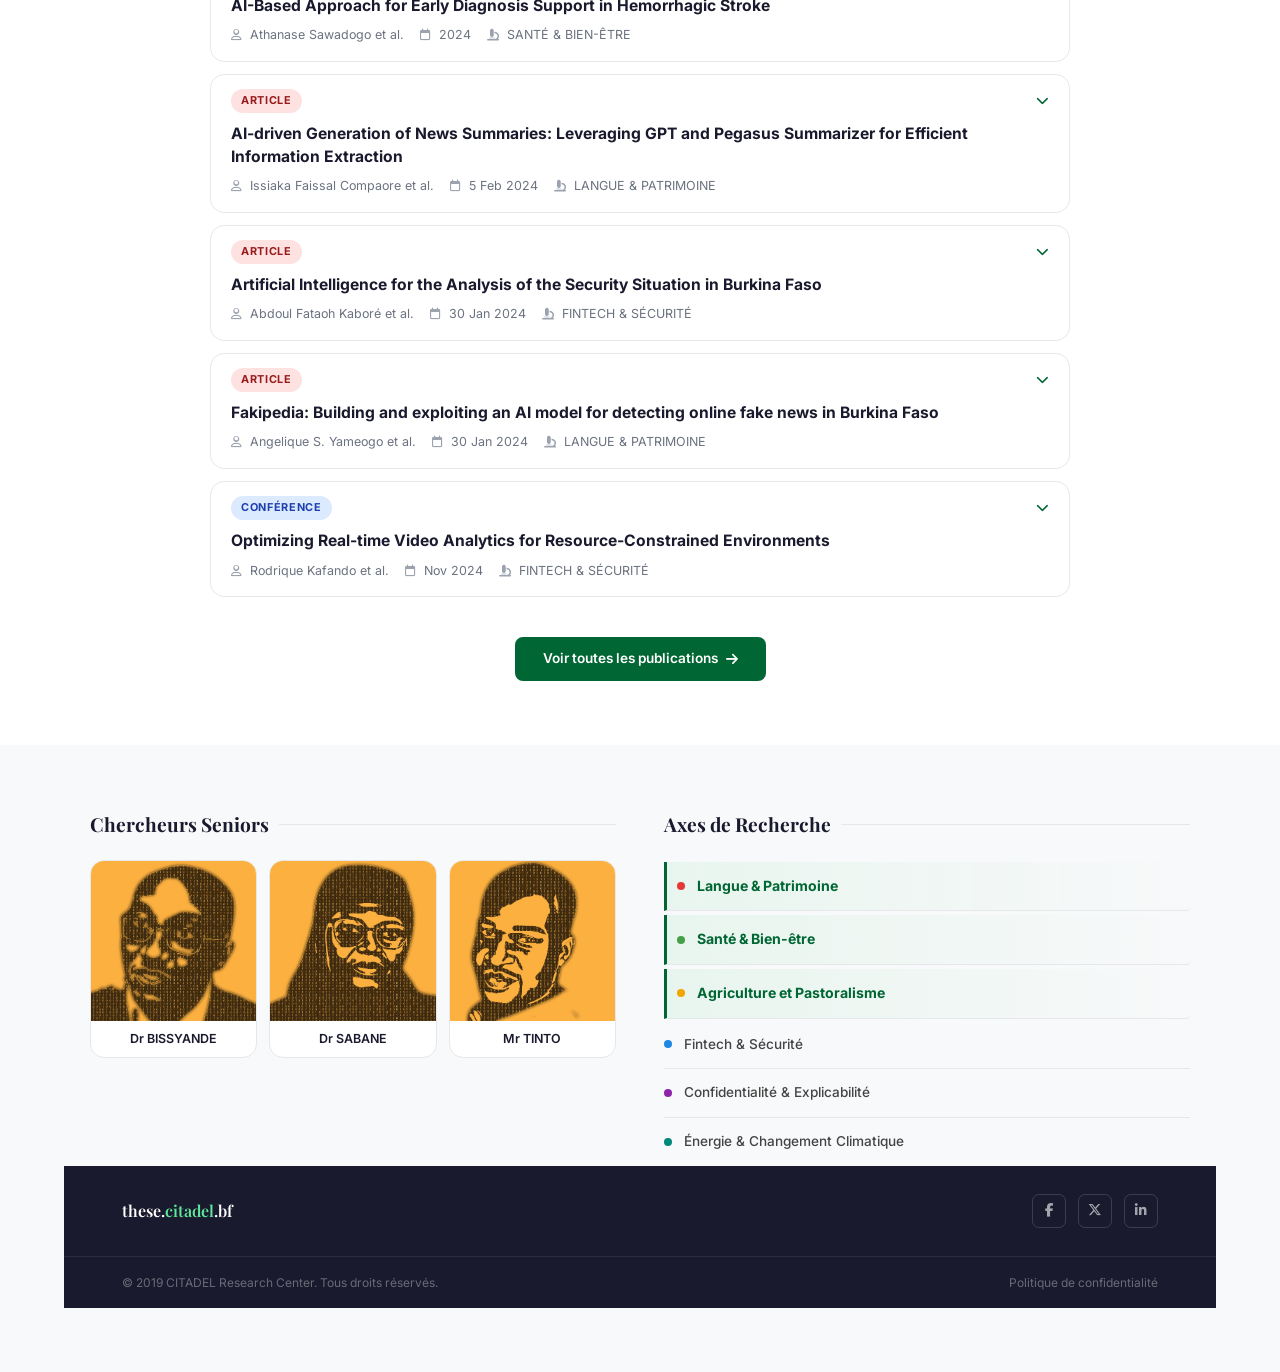
==== commit 0dc27132: "responsivité" ====
--- a/index.html
+++ b/index.html
@@ -153,13 +153,14 @@
 
     /* Hamburger */
     .menu-toggle {
-      display: none;
-      background: none;
-      border: none;
-      cursor: pointer;
-      padding: 4px;
-      flex-direction: column;
-      gap: 5px;
+    display: none;
+    background: none;
+    border: none;
+    cursor: pointer;
+    padding: 4px;
+    flex-direction: column;
+    gap: 5px;
+    margin-left: auto;
     }
     .menu-toggle span {
       display: block;
@@ -169,6 +170,9 @@
       border-radius: 2px;
       transition: transform .3s, opacity .3s;
     }
+    .menu-toggle.active span:nth-child(1) { transform: translateY(7px) rotate(45deg); }
+    .menu-toggle.active span:nth-child(2) { opacity: 0; }
+    .menu-toggle.active span:nth-child(3) { transform: translateY(-7px) rotate(-45deg); }
 
     /* ── HERO ── */
     .hero {
@@ -827,28 +831,49 @@
       .explore-grid { grid-template-columns: repeat(2, 1fr); }
     }
     @media (max-width: 640px) {
-      .navbar-nav, .navbar-actions { display: none; }
-      .navbar-nav.open {
-        display: flex;
-        flex-direction: column;
-        position: fixed;
-        top: 64px;
-        left: 0; right: 0;
-        background: var(--white);
-        border-bottom: 1px solid var(--border);
-        padding: 16px 5%;
-        gap: 4px;
-        box-shadow: var(--shadow);
-        z-index: 199;
-      }
-      .menu-toggle { display: flex; }
-      .stats-inner { grid-template-columns: 1fr; }
-      .stat-item::after { display: none; }
-      .stat-item { padding: 16px; }
-      .explore-grid { grid-template-columns: 1fr; }
-      .fellows-row { gap: 8px; }
-      .hero { padding: 64px 5% 56px; }
-    }
+  .navbar-nav, .navbar-actions { display: none; }
+  .navbar-nav.open, .navbar-actions.open {
+    display: flex;
+    position: fixed;
+    top: 64px;
+    left: 0; right: 0;
+    bottom: 0;
+    background: var(--white);
+    z-index: 199;
+    overflow-y: auto;
+  }
+  .navbar-nav.open {
+    flex-direction: column;
+    padding: 8px 5% 0;
+    gap: 0;
+    height: auto;
+  }
+  .navbar-nav.open li {
+    border-bottom: 1px solid var(--border);
+  }
+  .navbar-nav.open li a {
+    display: block;
+    padding: 16px 0;
+    font-size: .92rem;
+  }
+  .navbar-actions.open {
+    flex-direction: row;
+    align-items: center;
+    justify-content: flex-end;
+    padding: 12px 5%;
+    gap: 10px;
+    top: auto;
+    bottom: auto;
+    position: relative;
+    background: var(--white);
+  }
+  .menu-toggle { display: flex; }
+  .stats-inner { grid-template-columns: repeat(2, 1fr); }
+  .stat-item { padding: 16px 8px; }
+  .explore-grid { grid-template-columns: 1fr; }
+  .fellows-row { gap: 8px; }
+  .hero { padding: 64px 5% 56px; }
+}
   </style>
 </head>
 <body>
@@ -862,7 +887,7 @@
   </div>
 
   <button class="menu-toggle" aria-label="Menu" onclick="toggleMenu()">
-    <span></span><span></span><span></span>
+  <span></span><span></span><span></span>
   </button>
 
   <nav>
@@ -892,7 +917,6 @@
 <!-- ══ HERO ══ -->
 <section class="hero">
   <div class="hero-content">
-    <div class="hero-eyebrow">Portail scientifique du CITADEL</div>
     <h1>Bienvenue sur <span class="accent">these.citadel.bf</span></h1>
     <p>Explorez les thèses, articles et mémoires produits par les chercheurs et fellows du CITADEL</p>
 
@@ -1221,7 +1245,12 @@
   window.location.href = `pages/publications.html?type=${encodeURIComponent(type)}`;
 }
 function toggleMenu() {
-  document.getElementById('mainNav').classList.toggle('open');
+  const nav = document.getElementById('mainNav');
+  const actions = document.querySelector('.navbar-actions');
+  const btn = document.querySelector('.menu-toggle');
+  nav.classList.toggle('open');
+  actions.classList.toggle('open');
+  btn.classList.toggle('active');
 }
 
 /* ── Google Translate ── */
